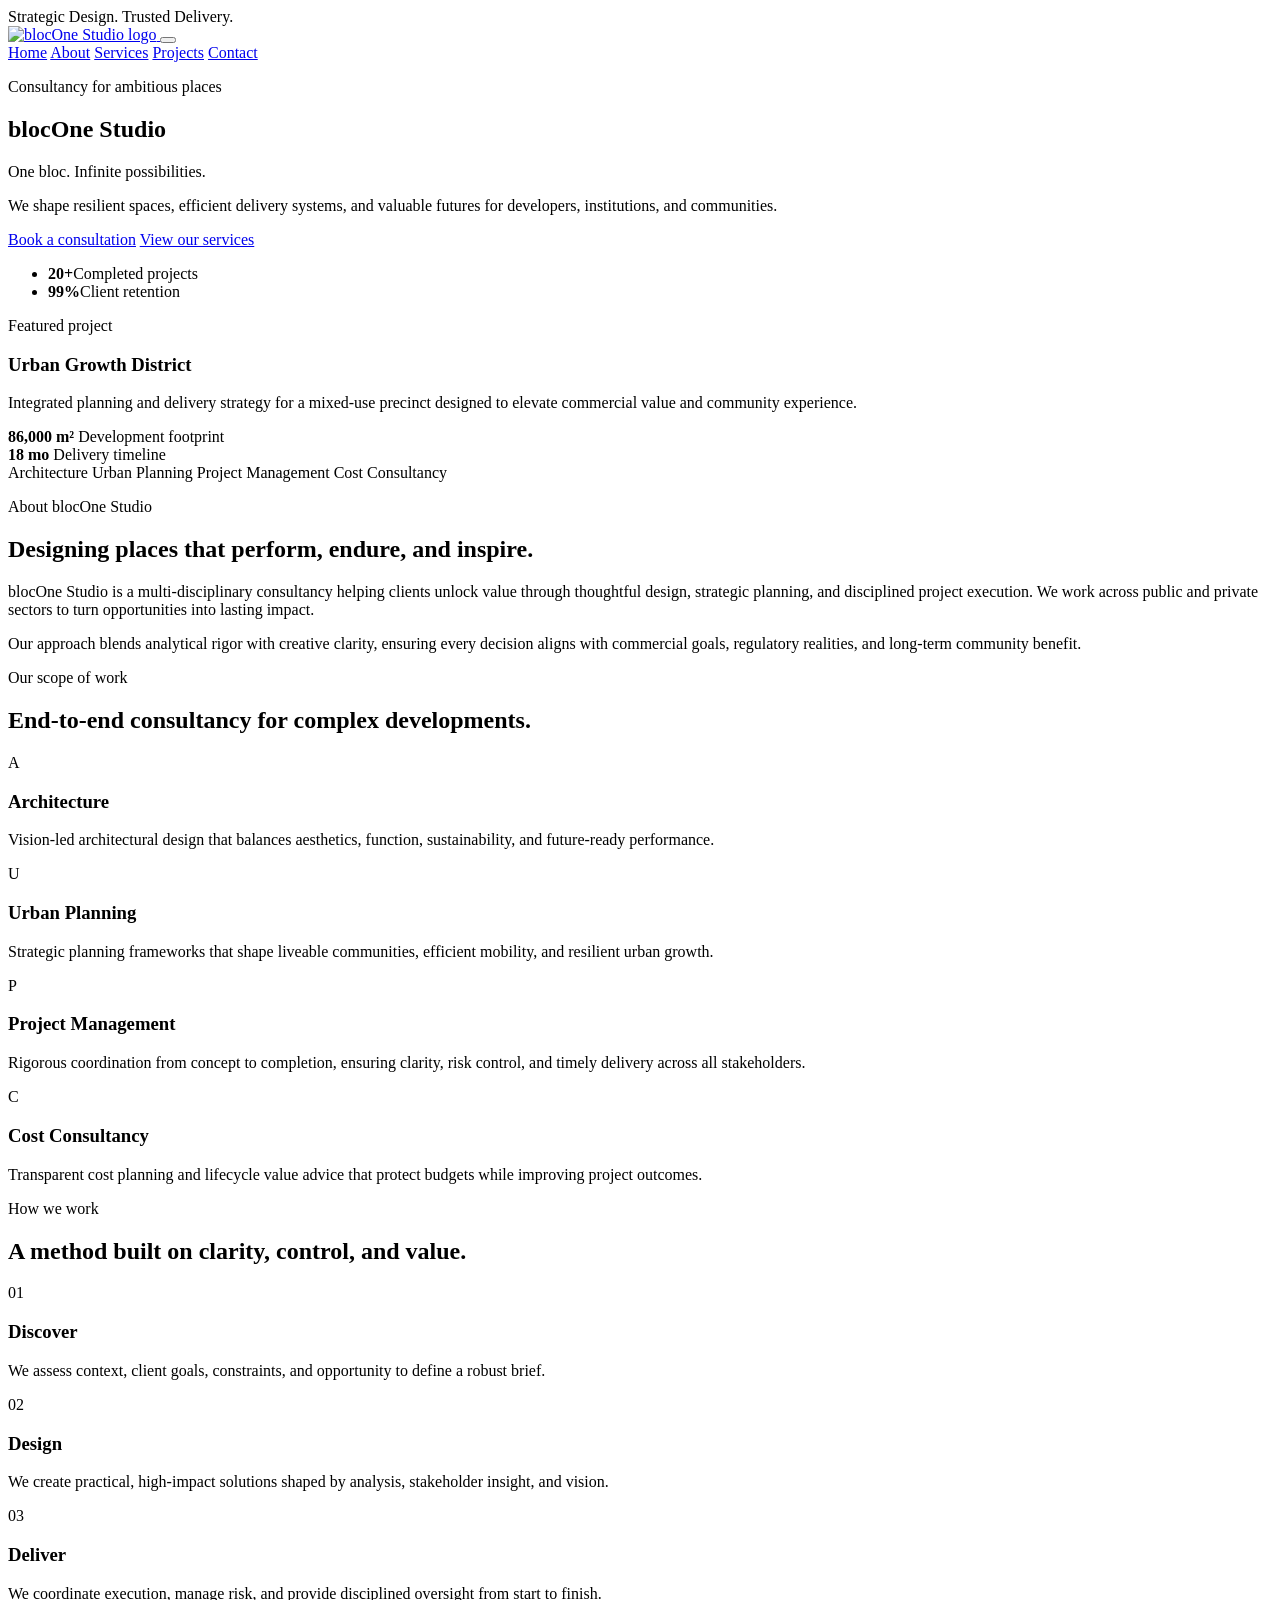
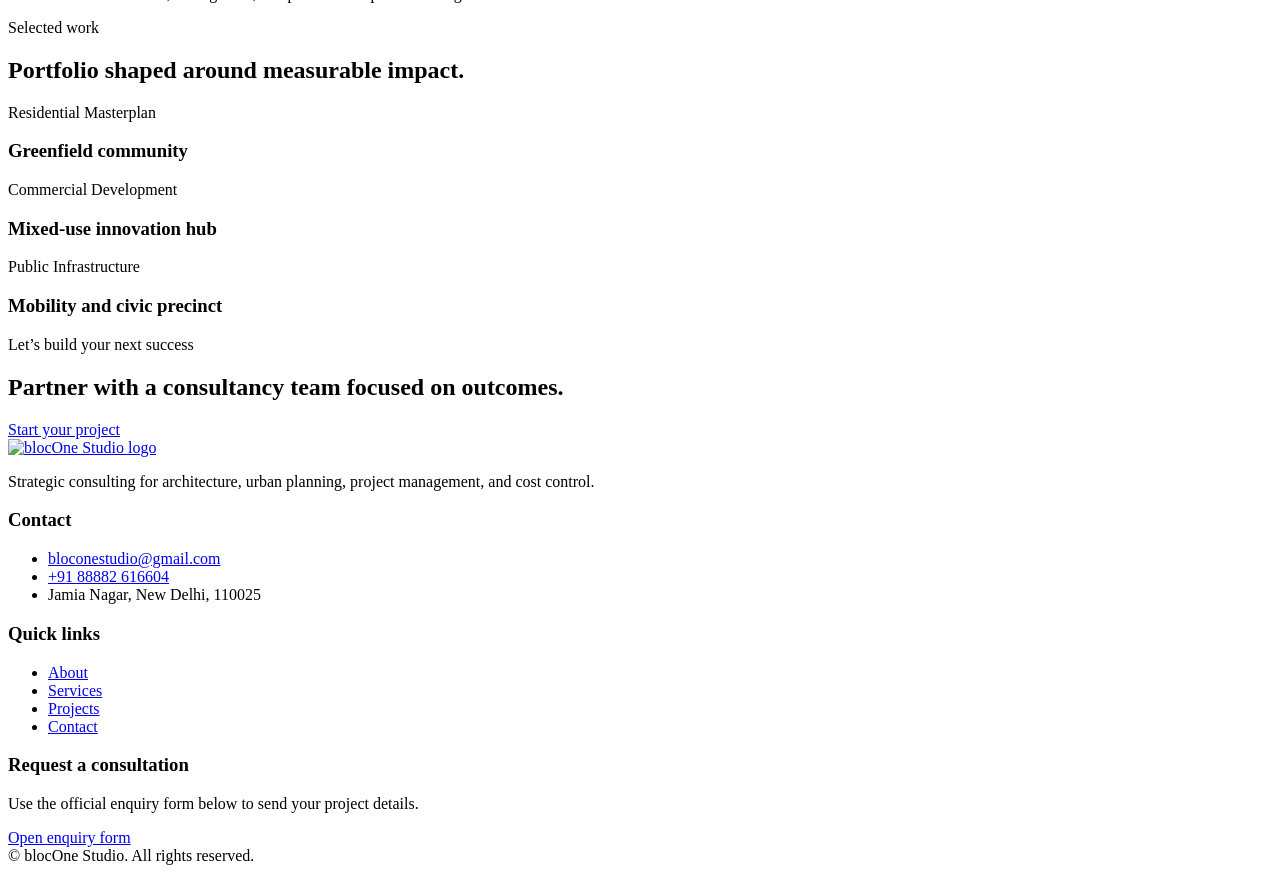
==== index.html @ 7e76475f "Add files via upload" ====
<!DOCTYPE html>
<html lang="en">
  <head>
    <meta charset="UTF-8" />
    <meta http-equiv="X-UA-Compatible" content="IE=edge" />
    <meta name="viewport" content="width=device-width, initial-scale=1.0" />
    <meta
      name="description"
      content="blocOne Studio is a consultancy firm delivering architecture, urban planning, project management, and cost consultancy services for impactful developments."
    />
    <meta
      name="keywords"
      content="blocOne Studio, architecture, urban planning, project management, cost consultancy, consultancy firm"
    />
    <meta name="referrer" content="strict-origin-when-cross-origin" />
    <meta
      http-equiv="Content-Security-Policy"
      content="default-src 'self'; img-src 'self' data:; style-src 'self' 'unsafe-inline'; script-src 'self'; font-src 'self' data:; connect-src 'self' https://formsubmit.co; object-src 'none'; base-uri 'self'; frame-ancestors 'none'; form-action 'self' https://formsubmit.co;"
    />
    <title>blocOne Studio | Architecture • Urban Planning • Project Management</title>
    <link rel="icon" href="logo_blocOne.png" type="image/png" />
    <link rel="stylesheet" href="styles.css" />
  </head>
  <body>
    <div class="topbar">
      <span>Strategic Design. Trusted Delivery.</span>
    </div>

    <header class="site-header">
      <nav class="container nav" aria-label="Main navigation">
        <a href="#home" class="brand" aria-label="blocOne Studio home">
          <img src="logo_blocOne.png" alt="blocOne Studio logo" />
        </a>

        <button class="nav-toggle" aria-label="Toggle menu" aria-expanded="false">
          <span></span>
          <span></span>
          <span></span>
        </button>

        <div class="nav-links">
          <a href="index.html" class="active">Home</a>
          <a href="about.html">About</a>
          <a href="services.html">Services</a>
          <a href="projects.html">Projects</a>
          <a href="contact.html">Contact</a>
        </div>
      </nav>
    </header>

    <main id="home">
      <section class="hero">
        <div class="container hero-grid">
          <div class="hero-copy">
            <p class="eyebrow">Consultancy for ambitious places</p>
            <h1>
              <span class="brand-word">blocOne</span>
              <span class="studio-word">Studio</span>
            </h1>
            <p class="tagline">One bloc. Infinite possibilities.</p>
            <p class="lead">
              We shape resilient spaces, efficient delivery systems, and valuable futures for developers,
              institutions, and communities.
            </p>
            <div class="hero-actions">
              <a class="btn btn-primary" href="#contact">Book a consultation</a>
              <a class="btn btn-secondary" href="#services">View our services</a>
            </div>
            <ul class="hero-metrics" aria-label="Key performance numbers">
              <li><strong>20+</strong><span>Completed projects</span></li>
              <li><strong>99%</strong><span>Client retention</span></li>
            </ul>
          </div>

          <div class="hero-panel" aria-label="Project overview panel">
            <div class="panel-card">
              <span class="panel-label">Featured project</span>
              <h3>Urban Growth District</h3>
              <p>
                Integrated planning and delivery strategy for a mixed-use precinct designed to elevate
                commercial value and community experience.
              </p>
              <div class="panel-stats">
                <div>
                  <strong>86,000 m²</strong>
                  <span>Development footprint</span>
                </div>
                <div>
                  <strong>18 mo</strong>
                  <span>Delivery timeline</span>
                </div>
              </div>
            </div>
          </div>
        </div>
      </section>

      <section class="trust-strip">
        <div class="container trust-grid">
          <span>Architecture</span>
          <span>Urban Planning</span>
          <span>Project Management</span>
          <span>Cost Consultancy</span>
        </div>
      </section>

      <section id="about" class="section about-section">
        <div class="container two-column">
          <div>
            <p class="section-tag">About blocOne Studio</p>
            <h2>Designing places that perform, endure, and inspire.</h2>
          </div>
          <div>
            <p>
              blocOne Studio is a multi-disciplinary consultancy helping clients unlock value through
              thoughtful design, strategic planning, and disciplined project execution. We work across
              public and private sectors to turn opportunities into lasting impact.
            </p>
            <p>
              Our approach blends analytical rigor with creative clarity, ensuring every decision aligns
              with commercial goals, regulatory realities, and long-term community benefit.
            </p>
          </div>
        </div>
      </section>

      <section id="services" class="section services-section">
        <div class="container">
          <div class="section-heading">
            <p class="section-tag">Our scope of work</p>
            <h2>End-to-end consultancy for complex developments.</h2>
          </div>

          <div class="services-grid">
            <article class="service-card">
              <div class="icon">A</div>
              <h3>Architecture</h3>
              <p>
                Vision-led architectural design that balances aesthetics, function, sustainability, and
                future-ready performance.
              </p>
            </article>

            <article class="service-card">
              <div class="icon">U</div>
              <h3>Urban Planning</h3>
              <p>
                Strategic planning frameworks that shape liveable communities, efficient mobility, and
                resilient urban growth.
              </p>
            </article>

            <article class="service-card">
              <div class="icon">P</div>
              <h3>Project Management</h3>
              <p>
                Rigorous coordination from concept to completion, ensuring clarity, risk control, and
                timely delivery across all stakeholders.
              </p>
            </article>

            <article class="service-card">
              <div class="icon">C</div>
              <h3>Cost Consultancy</h3>
              <p>
                Transparent cost planning and lifecycle value advice that protect budgets while improving
                project outcomes.
              </p>
            </article>
          </div>
        </div>
      </section>

      <section id="approach" class="section approach-section">
        <div class="container">
          <div class="section-heading">
            <p class="section-tag">How we work</p>
            <h2>A method built on clarity, control, and value.</h2>
          </div>

          <div class="process-grid">
            <div class="process-item">
              <span>01</span>
              <h3>Discover</h3>
              <p>We assess context, client goals, constraints, and opportunity to define a robust brief.</p>
            </div>
            <div class="process-item">
              <span>02</span>
              <h3>Design</h3>
              <p>We create practical, high-impact solutions shaped by analysis, stakeholder insight, and vision.</p>
            </div>
            <div class="process-item">
              <span>03</span>
              <h3>Deliver</h3>
              <p>We coordinate execution, manage risk, and provide disciplined oversight from start to finish.</p>
            </div>
          </div>
        </div>
      </section>

      <section id="projects" class="section projects-section">
        <div class="container">
          <div class="section-heading">
            <p class="section-tag">Selected work</p>
            <h2>Portfolio shaped around measurable impact.</h2>
          </div>

          <div class="project-grid">
            <article class="project-card project-one">
              <div class="project-overlay">
                <p>Residential Masterplan</p>
                <h3>Greenfield community</h3>
              </div>
            </article>
            <article class="project-card project-two">
              <div class="project-overlay">
                <p>Commercial Development</p>
                <h3>Mixed-use innovation hub</h3>
              </div>
            </article>
            <article class="project-card project-three">
              <div class="project-overlay">
                <p>Public Infrastructure</p>
                <h3>Mobility and civic precinct</h3>
              </div>
            </article>
          </div>
        </div>
      </section>

      <section class="section cta-section">
        <div class="container cta-box">
          <div>
            <p class="section-tag">Let’s build your next success</p>
            <h2>Partner with a consultancy team focused on outcomes.</h2>
          </div>
          <a class="btn btn-primary" href="#contact">Start your project</a>
        </div>
      </section>
    </main>

    <footer id="contact" class="site-footer">
      <div class="container footer-grid">
        <div>
          <a href="#home" class="brand footer-brand" aria-label="blocOne Studio">
            <img src="logo_blocOne.png" alt="blocOne Studio logo" />
          </a>
          <p>
            Strategic consulting for architecture, urban planning, project management, and cost control.
          </p>
        </div>

        <div>
          <h3>Contact</h3>
          <ul>
            <li><a href="mailto:bloconestudio@gmail.com">bloconestudio@gmail.com</a></li>
            <li><a href="tel:+918882616604">+91 88882 616604</a></li>
            <li>Jamia Nagar, New Delhi, 110025</li>
          </ul>
        </div>

        <div>
          <h3>Quick links</h3>
          <ul>
            <li><a href="about.html">About</a></li>
            <li><a href="services.html">Services</a></li>
            <li><a href="projects.html">Projects</a></li>
            <li><a href="contact.html">Contact</a></li>
          </ul>
        </div>

        <div>
          <h3>Request a consultation</h3>
          <div class="google-form-panel">
            <p>
              Use the official enquiry form below to send your project details.
            </p>
            <a
              class="btn btn-primary btn-block"
              href="https://forms.gle/AmDiEcwvC5SNTSNs7"
              target="_blank"
              rel="noopener noreferrer"
            >
              Open enquiry form
            </a>
          </div>
        </div>
      </div>

      <div class="container footer-bottom">
        <span>© <span id="year"></span> blocOne Studio. All rights reserved.</span>
      </div>
    </footer>

    <script src="script.js"></script>
  </body>
</html>
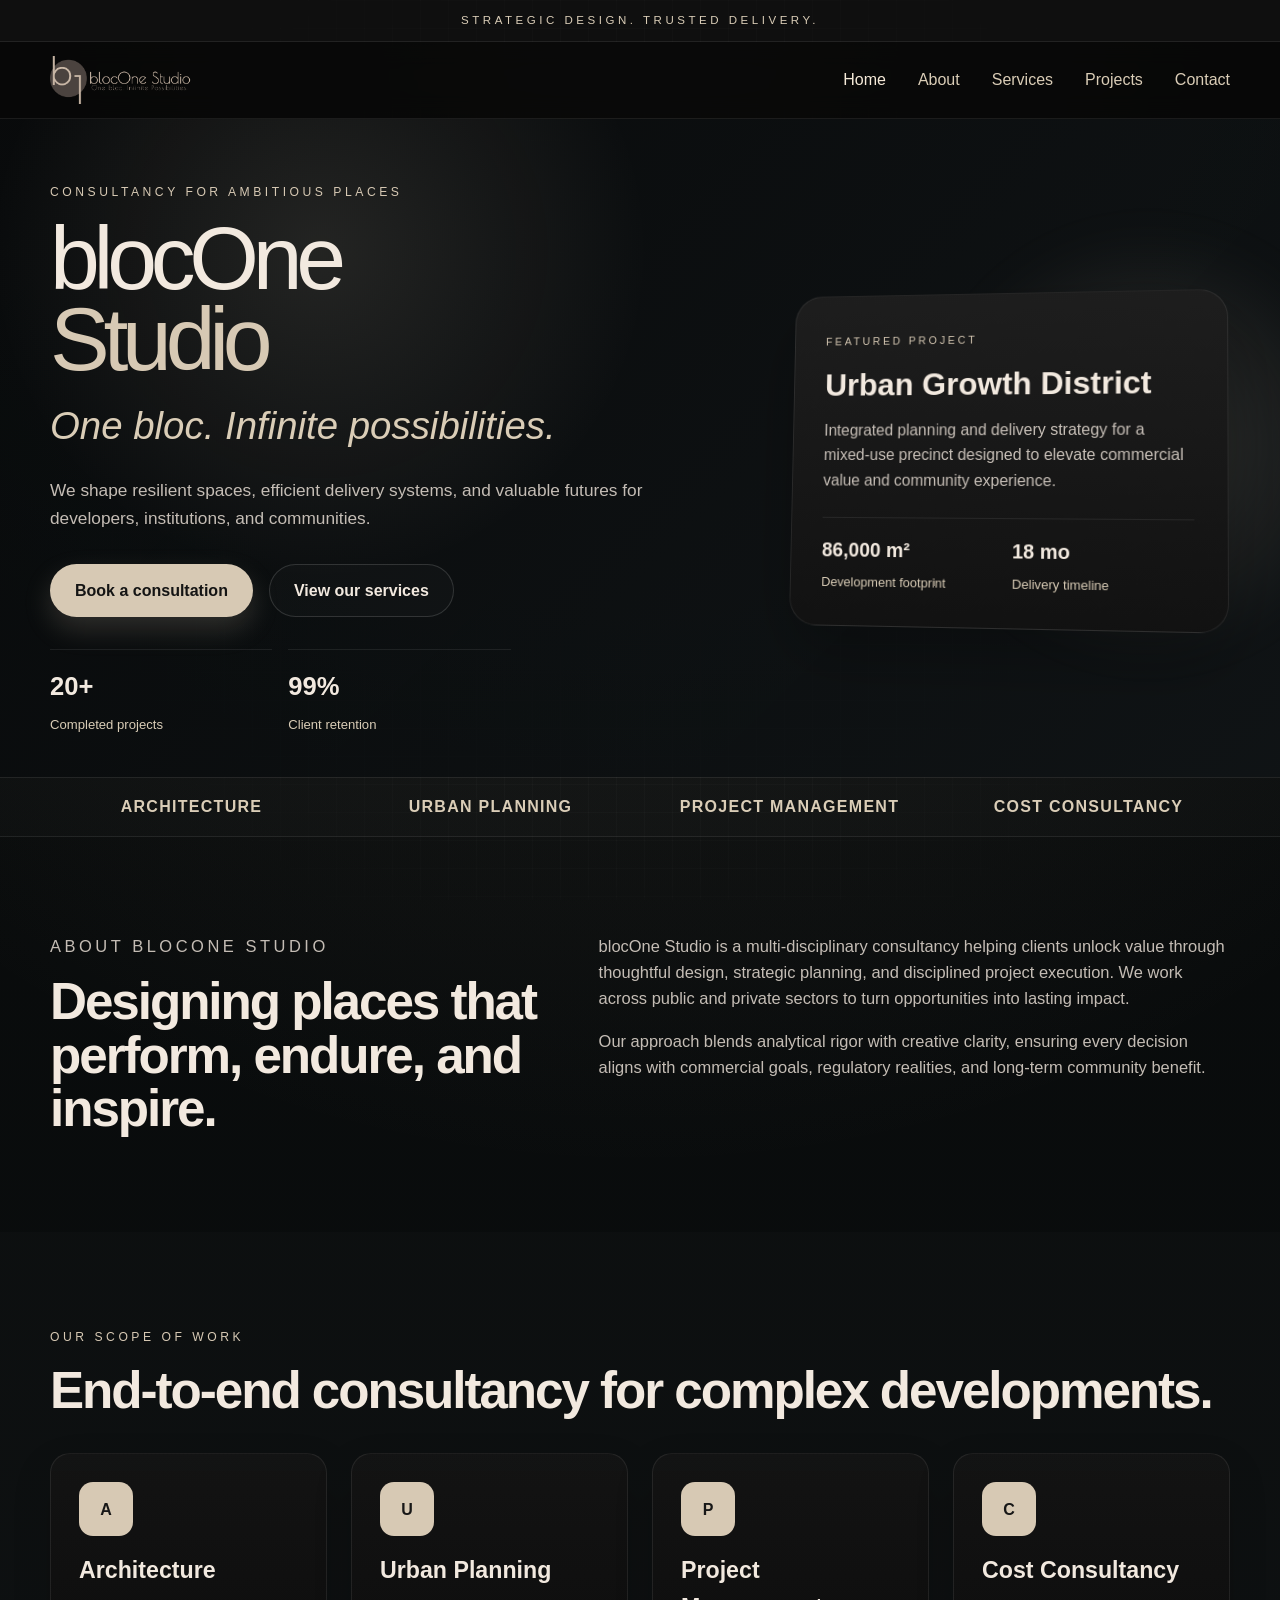
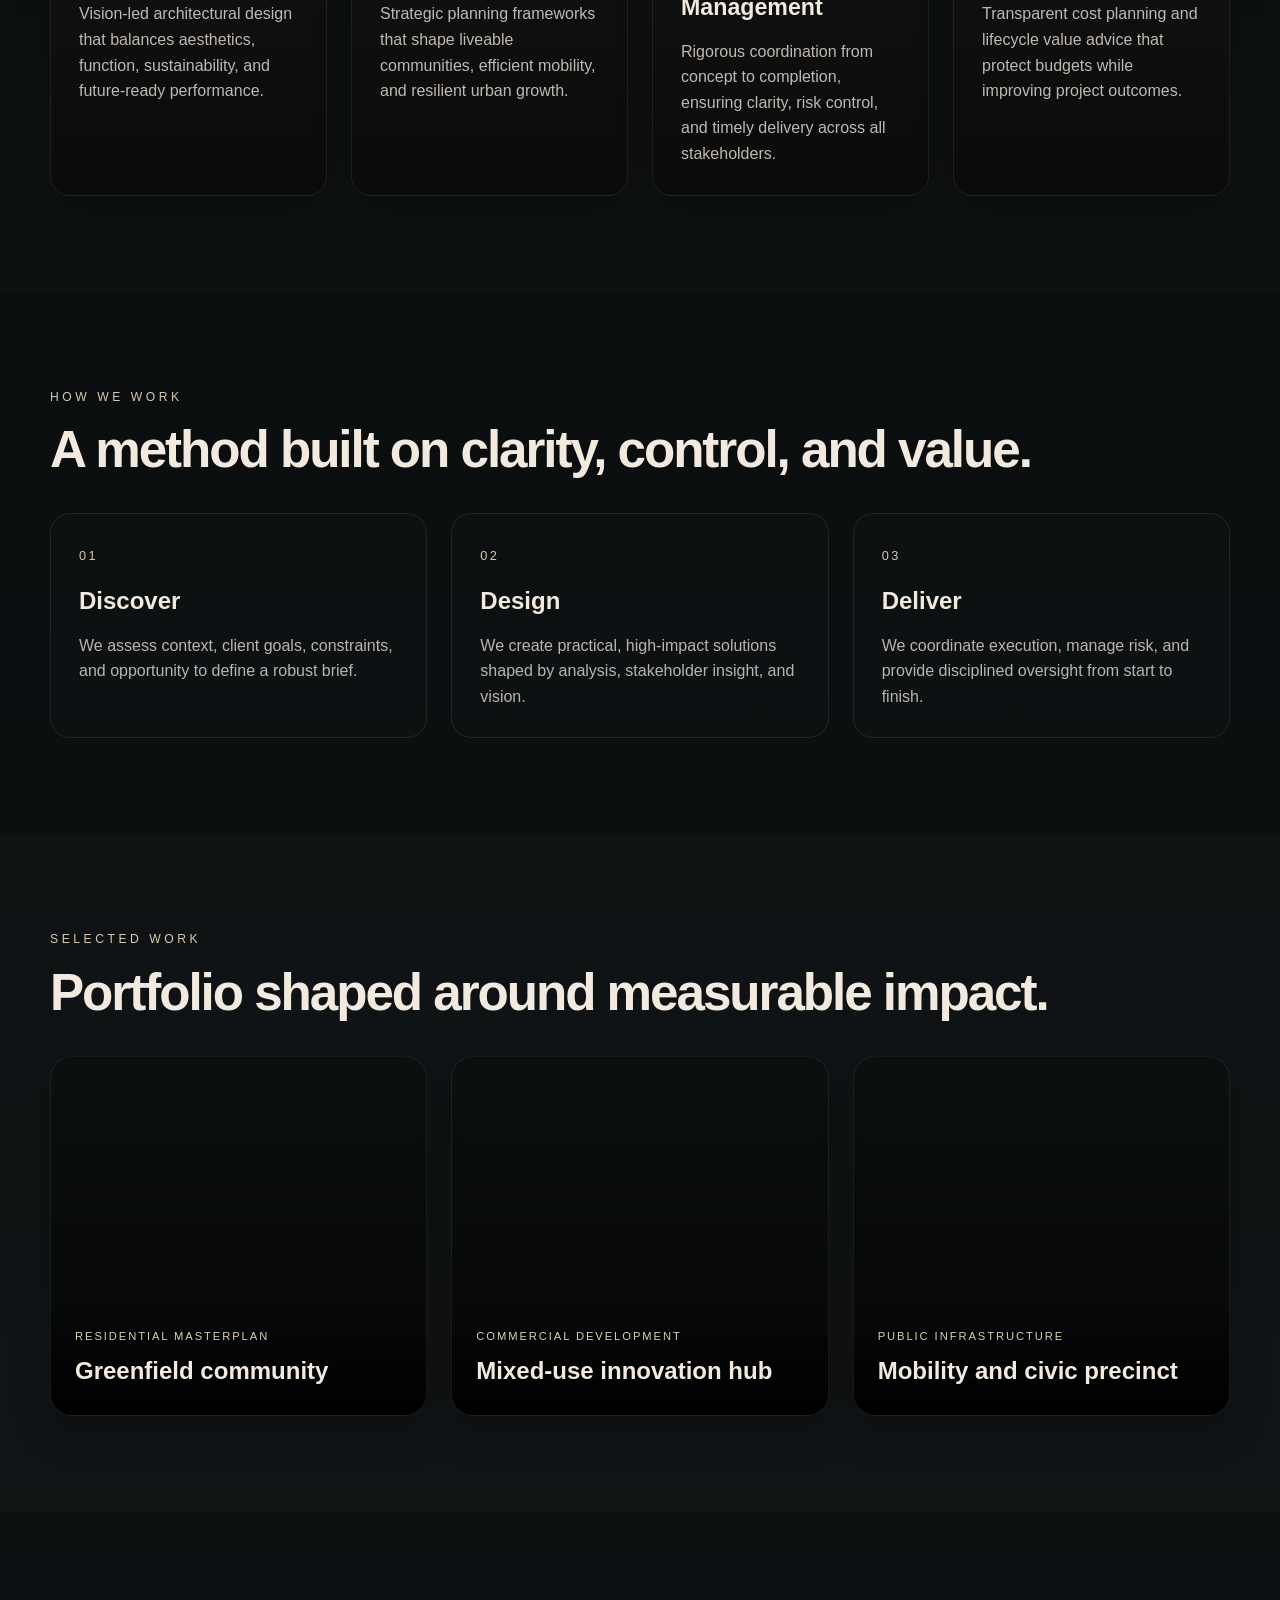
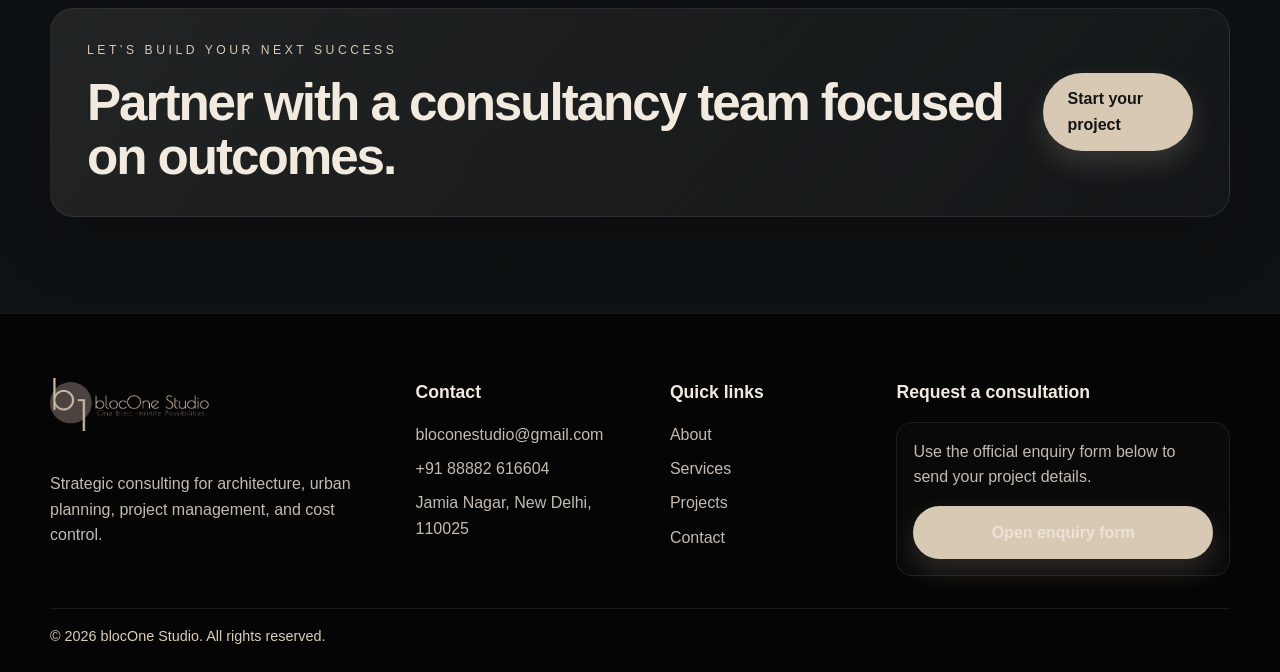
==== commit a4b6b38c: "Add files via upload" ====
--- a/index.html
+++ b/index.html
@@ -15,7 +15,7 @@
     <meta name="referrer" content="strict-origin-when-cross-origin" />
     <meta
       http-equiv="Content-Security-Policy"
-      content="default-src 'self'; img-src 'self' data:; style-src 'self' 'unsafe-inline'; script-src 'self'; font-src 'self' data:; connect-src 'self' https://formsubmit.co; object-src 'none'; base-uri 'self'; frame-ancestors 'none'; form-action 'self' https://formsubmit.co;"
+      content="default-src 'self'; img-src 'self' data: https://images.unsplash.com; style-src 'self' 'unsafe-inline'; script-src 'self'; font-src 'self' data:; connect-src 'self' https://formsubmit.co; object-src 'none'; base-uri 'self'; frame-ancestors 'none'; form-action 'self' https://formsubmit.co;"
     />
     <title>blocOne Studio | Architecture • Urban Planning • Project Management</title>
     <link rel="icon" href="logo_blocOne.png" type="image/png" />
--- a/styles.css
+++ b/styles.css
@@ -0,0 +1,890 @@
+:root {
+  --bg: #050505;
+  --bg-soft: #111111;
+  --panel: #1a1a1a;
+  --panel-alt: #d7c9b4;
+  --text: #f2e9df;
+  --muted: #dacdb7;
+  --accent: #d7c9b4;
+  --accent-strong: #f5ead8;
+  --line: rgba(255, 255, 255, 0.08);
+  --shadow: rgba(0, 0, 0, 0.28);
+  --success: #b8d8b1;
+  --danger: #f0b3a8;
+  --max-width: 1180px;
+}
+
+* {
+  box-sizing: border-box;
+}
+
+html {
+  scroll-behavior: smooth;
+}
+
+body {
+  margin: 0;
+  font-family: "Segoe UI", Tahoma, Geneva, Verdana, sans-serif;
+  background:
+    radial-gradient(circle at top, rgba(215, 201, 180, 0.12), transparent 30%),
+    linear-gradient(180deg, #070909 0%, #0f1315 100%);
+  color: var(--text);
+  line-height: 1.6;
+  overflow-x: hidden;
+}
+
+body::before {
+  content: "";
+  position: fixed;
+  inset: 0;
+  background-image:
+    linear-gradient(rgba(255,255,255,0.03) 1px, transparent 1px),
+    linear-gradient(90deg, rgba(255,255,255,0.03) 1px, transparent 1px);
+  background-size: 28px 28px;
+  mask-image: radial-gradient(circle at center, black 25%, transparent 80%);
+  pointer-events: none;
+  z-index: 0;
+}
+
+a {
+  color: inherit;
+  text-decoration: none;
+}
+
+img {
+  max-width: 100%;
+  display: block;
+}
+
+button,
+input,
+textarea {
+  font: inherit;
+}
+
+.container {
+  width: min(var(--max-width), calc(100% - 2rem));
+  margin: 0 auto;
+}
+
+.topbar {
+  background: #0f0f0f;
+  border-bottom: 1px solid var(--line);
+  color: var(--muted);
+  font-size: 0.72rem;
+  letter-spacing: 0.22rem;
+  text-transform: uppercase;
+  padding: 0.7rem 0;
+  text-align: center;
+}
+
+.site-header {
+  position: sticky;
+  top: 0;
+  z-index: 20;
+  background: rgba(5, 5, 5, 0.82);
+  backdrop-filter: blur(12px);
+  border-bottom: 1px solid var(--line);
+}
+
+.nav {
+  display: flex;
+  align-items: center;
+  justify-content: space-between;
+  min-height: 76px;
+  gap: 1rem;
+}
+
+.brand {
+  display: inline-flex;
+  align-items: center;
+  justify-content: center;
+}
+
+.brand img {
+  width: 150px;
+  height: auto;
+}
+
+.nav-links {
+  display: flex;
+  align-items: center;
+  gap: 2rem;
+  color: var(--muted);
+}
+
+.nav-links a {
+  position: relative;
+  transition: color 0.25s ease;
+}
+
+.nav-links a::after {
+  content: "";
+  position: absolute;
+  left: 0;
+  bottom: -0.4rem;
+  width: 100%;
+  height: 1px;
+  background: var(--accent);
+  transform: scaleX(0);
+  transform-origin: left;
+  transition: transform 0.25s ease;
+}
+
+.nav-links a:hover::after,
+.nav-links a:focus-visible::after {
+  transform: scaleX(1);
+}
+
+.nav-links a:hover,
+.nav-links a:focus-visible {
+  color: var(--accent-strong);
+}
+
+.nav-toggle {
+  display: none;
+  background: transparent;
+  border: 1px solid var(--line);
+  border-radius: 8px;
+  width: 46px;
+  height: 46px;
+  padding: 0.65rem;
+  cursor: pointer;
+}
+
+.nav-toggle span {
+  display: block;
+  width: 100%;
+  height: 2px;
+  background: var(--text);
+  margin: 5px 0;
+  border-radius: 999px;
+}
+
+.hero {
+  position: relative;
+  overflow: hidden;
+  padding: 4rem 0 2.5rem;
+  background:
+    radial-gradient(circle at 25% 20%, rgba(215, 201, 180, 0.12), transparent 30%),
+    linear-gradient(135deg, rgba(8,10,11,0.94), rgba(16,20,22,0.96));
+}
+
+.hero::after {
+  content: "";
+  position: absolute;
+  width: 520px;
+  height: 520px;
+  right: -10%;
+  top: 10%;
+  border-radius: 50%;
+  background: radial-gradient(circle, rgba(215, 201, 180, 0.18), transparent 60%);
+  filter: blur(22px);
+  animation: pulseGlow 9s ease-in-out infinite alternate;
+}
+
+.hero-grid {
+  display: grid;
+  grid-template-columns: 1.4fr 0.9fr;
+  align-items: center;
+  gap: 2rem;
+}
+
+.eyebrow,
+.section-tag {
+  margin: 0 0 1rem;
+  color: var(--accent);
+  font-size: 0.76rem;
+  letter-spacing: 0.22rem;
+  text-transform: uppercase;
+}
+
+.hero h1 {
+  margin: 0;
+  font-size: clamp(3.5rem, 7vw, 8rem);
+  line-height: 0.9;
+  font-weight: 300;
+  letter-spacing: -0.07em;
+}
+
+.brand-word,
+.studio-word {
+  display: block;
+}
+
+.studio-word {
+  color: var(--accent);
+}
+
+.tagline {
+  margin: 1rem 0 0;
+  font-size: clamp(1.8rem, 3vw, 3rem);
+  font-weight: 300;
+  color: var(--muted);
+  font-style: italic;
+}
+
+.lead {
+  max-width: 620px;
+  color: rgba(242, 233, 223, 0.8);
+  font-size: 1.08rem;
+  margin: 1.25rem 0 0;
+}
+
+.hero-actions {
+  display: flex;
+  flex-wrap: wrap;
+  gap: 1rem;
+  margin-top: 2rem;
+}
+
+.hero-copy,
+.hero-panel,
+.service-card,
+.process-item,
+.project-card,
+.cta-box,
+.contact-card,
+.info-card {
+  position: relative;
+  z-index: 1;
+}
+
+.btn {
+  display: inline-flex;
+  align-items: center;
+  justify-content: center;
+  min-height: 48px;
+  padding: 0.8rem 1.5rem;
+  border-radius: 999px;
+  border: 1px solid transparent;
+  font-weight: 600;
+  transition: transform 0.2s ease, box-shadow 0.2s ease;
+}
+
+.btn:hover,
+.btn:focus-visible {
+  transform: translateY(-1px) scale(1.01);
+  box-shadow: 0 18px 35px rgba(215, 201, 180, 0.18);
+}
+
+.btn-primary {
+  background: var(--accent);
+  color: #141414;
+  box-shadow: 0 12px 28px rgba(215, 201, 180, 0.18);
+}
+
+.btn-secondary {
+  border-color: rgba(255, 255, 255, 0.14);
+  background: rgba(255, 255, 255, 0.02);
+  color: var(--text);
+}
+
+.btn-block {
+  width: 100%;
+}
+
+.hero-metrics {
+  list-style: none;
+  padding: 0;
+  margin: 2rem 0 0;
+  display: grid;
+  grid-template-columns: repeat(3, minmax(120px, 1fr));
+  gap: 1rem;
+}
+
+.hero-metrics li {
+  padding-top: 1rem;
+  border-top: 1px solid var(--line);
+}
+
+.hero-metrics strong {
+  display: block;
+  font-size: clamp(1.3rem, 2vw, 2rem);
+  margin-bottom: 0.25rem;
+}
+
+.hero-metrics span {
+  color: var(--muted);
+  font-size: 0.82rem;
+}
+
+.hero-panel {
+  display: flex;
+  justify-content: center;
+}
+
+.panel-card {
+  width: min(100%, 440px);
+  background: linear-gradient(180deg, rgba(29,29,29,0.98), rgba(17,17,17,0.98));
+  border: 1px solid var(--line);
+  border-radius: 28px;
+  padding: 2rem;
+  box-shadow: 0 28px 70px var(--shadow);
+  transform: perspective(1200px) rotateY(-8deg) rotateX(4deg);
+  animation: floatCard 7s ease-in-out infinite;
+}
+
+.panel-label {
+  text-transform: uppercase;
+  letter-spacing: 0.18rem;
+  color: var(--accent);
+  font-size: 0.68rem;
+}
+
+.panel-card h3 {
+  margin: 0.5rem 0;
+  font-size: 2rem;
+}
+
+.panel-card p {
+  margin: 0;
+  color: rgba(242, 233, 223, 0.8);
+}
+
+.panel-stats {
+  margin-top: 1.5rem;
+  display: grid;
+  grid-template-columns: repeat(2, minmax(0, 1fr));
+  gap: 1rem;
+  padding-top: 1rem;
+  border-top: 1px solid var(--line);
+}
+
+.panel-stats strong {
+  display: block;
+  margin-bottom: 0.2rem;
+  font-size: 1.25rem;
+}
+
+.panel-stats span {
+  color: var(--muted);
+  font-size: 0.82rem;
+}
+
+.trust-strip {
+  border-top: 1px solid var(--line);
+  border-bottom: 1px solid var(--line);
+  background: rgba(255, 255, 255, 0.01);
+}
+
+.trust-grid {
+  display: grid;
+  grid-template-columns: repeat(4, minmax(0, 1fr));
+  gap: 1rem;
+  text-align: center;
+  padding: 1rem 0;
+  color: var(--muted);
+  font-weight: 600;
+  letter-spacing: 0.08rem;
+  text-transform: uppercase;
+}
+
+.section {
+  padding: 6rem 0;
+}
+
+.two-column {
+  display: grid;
+  grid-template-columns: 0.9fr 1.1fr;
+  gap: 2rem;
+  align-items: start;
+}
+
+.about-section h2,
+.section-heading h2,
+.cta-box h2 {
+  margin: 0;
+  font-size: clamp(2.3rem, 4vw, 4rem);
+  line-height: 1.05;
+  letter-spacing: -0.04em;
+}
+
+.two-column p {
+  margin: 0 0 1rem;
+  color: rgba(242, 233, 223, 0.8);
+  font-size: 1.03rem;
+}
+
+.services-section {
+  background: rgba(255, 255, 255, 0.01);
+}
+
+.section-heading {
+  margin-bottom: 2.25rem;
+}
+
+.services-grid {
+  display: grid;
+  grid-template-columns: repeat(4, minmax(0, 1fr));
+  gap: 1.5rem;
+}
+
+.service-card {
+  background: linear-gradient(180deg, rgba(20,20,20,0.94), rgba(11,11,11,0.98));
+  border: 1px solid var(--line);
+  border-radius: 20px;
+  padding: 1.75rem;
+  box-shadow: 0 16px 38px rgba(0,0,0,0.15);
+}
+
+.service-card .icon {
+  width: 54px;
+  height: 54px;
+  border-radius: 14px;
+  display: grid;
+  place-items: center;
+  font-weight: 700;
+  color: #171717;
+  background: var(--accent);
+  margin-bottom: 1rem;
+}
+
+.service-card h3 {
+  margin: 0 0 0.75rem;
+  font-size: 1.45rem;
+}
+
+.service-card p {
+  margin: 0;
+  color: rgba(242, 233, 223, 0.78);
+}
+
+.process-grid {
+  display: grid;
+  grid-template-columns: repeat(3, minmax(0, 1fr));
+  gap: 1.5rem;
+}
+
+.process-item {
+  background: rgba(255, 255, 255, 0.01);
+  border: 1px solid var(--line);
+  border-radius: 20px;
+  padding: 1.75rem;
+}
+
+.process-item span {
+  display: inline-block;
+  font-size: 0.8rem;
+  color: var(--accent);
+  letter-spacing: 0.15rem;
+  margin-bottom: 1rem;
+}
+
+.process-item h3 {
+  margin: 0 0 0.75rem;
+  font-size: 1.5rem;
+}
+
+.process-item p {
+  margin: 0;
+  color: rgba(242, 233, 223, 0.76);
+}
+
+.projects-section {
+  background: rgba(255, 255, 255, 0.01);
+}
+
+.project-grid {
+  display: grid;
+  grid-template-columns: repeat(3, minmax(0, 1fr));
+  gap: 1.5rem;
+}
+
+.project-card {
+  position: relative;
+  min-height: 360px;
+  border-radius: 22px;
+  overflow: hidden;
+  border: 1px solid var(--line);
+  background-size: cover;
+  background-position: center;
+  transition: transform 0.35s ease, box-shadow 0.35s ease, filter 0.35s ease;
+  box-shadow: 0 18px 38px rgba(0,0,0,0.22);
+}
+
+.project-card:hover {
+  filter: saturate(1.08);
+}
+
+.project-one {
+  background-image: linear-gradient(180deg, rgba(0,0,0,0.2), rgba(0,0,0,0.7)), url('https://images.unsplash.com/photo-1504307651254-35680f356dfd?auto=format&fit=crop&w=900&q=80');
+}
+
+.project-two {
+  background-image: linear-gradient(180deg, rgba(0,0,0,0.2), rgba(0,0,0,0.7)), url('https://images.unsplash.com/photo-1497366754035-f200968a6e72?auto=format&fit=crop&w=900&q=80');
+}
+
+.project-three {
+  background-image: linear-gradient(180deg, rgba(0,0,0,0.2), rgba(0,0,0,0.7)), url('https://images.unsplash.com/photo-1511818966892-d7d671e672a2?auto=format&fit=crop&w=900&q=80');
+}
+
+.project-overlay {
+  position: absolute;
+  inset: auto 0 0 0;
+  padding: 1.5rem;
+  background: linear-gradient(180deg, transparent, rgba(0,0,0,0.82));
+}
+
+.project-overlay p {
+  margin: 0 0 0.4rem;
+  color: var(--muted);
+  text-transform: uppercase;
+  letter-spacing: 0.12rem;
+  font-size: 0.7rem;
+}
+
+.project-overlay h3 {
+  margin: 0;
+  font-size: 1.5rem;
+}
+
+.cta-box {
+  display: flex;
+  align-items: center;
+  justify-content: space-between;
+  gap: 1.5rem;
+  padding: 2rem 2.25rem;
+  border: 1px solid var(--line);
+  border-radius: 24px;
+  background: linear-gradient(135deg, rgba(215, 201, 180, 0.1), rgba(255,255,255,0.02));
+  box-shadow: 0 28px 60px rgba(0,0,0,0.18);
+}
+
+.site-footer {
+  border-top: 1px solid var(--line);
+  background: rgba(5, 5, 5, 0.95);
+  padding: 4rem 0 1.5rem;
+}
+
+.footer-grid {
+  display: grid;
+  grid-template-columns: 1.2fr 0.8fr 0.7fr 1.2fr;
+  gap: 2rem;
+}
+
+.footer-brand {
+  display: inline-block;
+  margin-bottom: 1rem;
+}
+
+.footer-brand img {
+  width: 170px;
+}
+
+.site-footer p,
+.site-footer li,
+.site-footer a {
+  color: rgba(242, 233, 223, 0.8);
+}
+
+.site-footer h3 {
+  margin: 0 0 1rem;
+  font-size: 1.1rem;
+}
+
+.site-footer ul {
+  list-style: none;
+  padding: 0;
+  margin: 0;
+  display: grid;
+  gap: 0.55rem;
+}
+
+#contact-form {
+  display: grid;
+  gap: 0.75rem;
+}
+
+#contact-form input,
+#contact-form textarea {
+  width: 100%;
+  border-radius: 12px;
+  border: 1px solid rgba(255, 255, 255, 0.12);
+  background: rgba(255,255,255,0.02);
+  color: var(--text);
+  padding: 0.9rem 1rem;
+}
+
+#contact-form input::placeholder,
+#contact-form textarea::placeholder {
+  color: rgba(242, 233, 223, 0.48);
+}
+
+#contact-form input:focus,
+#contact-form textarea:focus {
+  outline: 2px solid rgba(215, 201, 180, 0.4);
+  outline-offset: 1px;
+}
+
+.google-form-panel {
+  display: grid;
+  gap: 1rem;
+  padding: 1rem;
+  border: 1px solid var(--line);
+  border-radius: 16px;
+  background: rgba(255, 255, 255, 0.02);
+}
+
+.google-form-panel p {
+  margin: 0;
+  color: rgba(242, 233, 223, 0.8);
+}
+
+.nav-links a.active {
+  color: var(--accent-strong);
+}
+
+.page-hero {
+  min-height: 240px;
+  display: flex;
+  align-items: center;
+  background: linear-gradient(120deg, rgba(7,9,9,0.8), rgba(12,17,19,0.8)), url('https://images.unsplash.com/photo-1511818966892-d7d671e672a2?auto=format&fit=crop&w=1400&q=80') center/cover no-repeat;
+  padding: 4rem 0 2rem;
+}
+
+.text-link {
+  display: inline-block;
+  margin-top: 0.5rem;
+  color: var(--accent-strong);
+  font-weight: 600;
+}
+
+.reveal {
+  opacity: 0;
+  transform: translateY(24px);
+  transition: opacity 0.8s ease, transform 0.8s ease;
+}
+
+.reveal.visible {
+  opacity: 1;
+  transform: translateY(0);
+}
+
+.form-status {
+  min-height: 1.5rem;
+  margin: 0;
+  color: var(--success);
+  font-size: 0.9rem;
+}
+
+.form-status.error {
+  color: var(--danger);
+}
+
+.footer-bottom {
+  margin-top: 2rem;
+  padding-top: 1rem;
+  border-top: 1px solid var(--line);
+  color: var(--muted);
+  font-size: 0.9rem;
+}
+
+.sr-only {
+  position: absolute;
+  width: 1px;
+  height: 1px;
+  padding: 0;
+  margin: -1px;
+  overflow: hidden;
+  clip: rect(0, 0, 0, 0);
+  white-space: nowrap;
+  border: 0;
+}
+
+@media (max-width: 960px) {
+  .hero-grid,
+  .two-column,
+  .services-grid,
+  .process-grid,
+  .project-grid,
+  .footer-grid {
+    grid-template-columns: 1fr 1fr;
+  }
+
+  .hero-grid {
+    grid-template-columns: 1fr;
+  }
+
+  .footer-grid {
+    grid-template-columns: 1fr 1fr;
+  }
+
+  .services-grid {
+    grid-template-columns: repeat(2, minmax(0, 1fr));
+  }
+}
+
+@media (max-width: 720px) {
+  .container {
+    width: min(var(--max-width), calc(100% - 2.5rem));
+  }
+
+  .topbar {
+    padding: 0.55rem 0.75rem;
+    font-size: 0.62rem;
+    letter-spacing: 0.12rem;
+  }
+
+  .nav {
+    flex-wrap: wrap;
+    min-height: 68px;
+    padding: 0.65rem 0;
+  }
+
+  .brand img {
+    width: 132px;
+  }
+
+  .nav-toggle {
+    display: block;
+  }
+
+  .nav-links {
+    display: none;
+    width: 100%;
+    flex-direction: column;
+    align-items: flex-start;
+    padding: 0.5rem 0 0.1rem;
+  }
+
+  .nav-links.open {
+    display: flex;
+  }
+
+  .nav-links a {
+    min-height: 40px;
+    display: flex;
+    align-items: center;
+  }
+
+  .hero {
+    padding: 3.25rem 0 2.25rem;
+  }
+
+  .hero h1,
+  .page-hero h1 {
+    font-size: clamp(3rem, 14vw, 5rem);
+    overflow-wrap: anywhere;
+  }
+
+  .eyebrow,
+  .section-tag {
+    font-size: 0.68rem;
+    letter-spacing: 0.14rem;
+  }
+
+  .tagline {
+    font-size: clamp(1.45rem, 7vw, 2rem);
+  }
+
+  .lead {
+    font-size: 1rem;
+  }
+
+  .hero-actions {
+    display: grid;
+    grid-template-columns: 1fr;
+  }
+
+  .hero-actions .btn {
+    width: 100%;
+  }
+
+  .hero-metrics {
+    grid-template-columns: repeat(2, minmax(0, 1fr));
+  }
+
+  .panel-card {
+    padding: 1.5rem;
+    transform: none;
+    animation: none;
+  }
+
+  .panel-card h3 {
+    font-size: 1.65rem;
+  }
+
+  .trust-grid {
+    grid-template-columns: repeat(2, minmax(0, 1fr));
+    font-size: 0.74rem;
+    letter-spacing: 0.04rem;
+  }
+
+  .two-column,
+  .contact-layout {
+    grid-template-columns: minmax(0, 1fr);
+  }
+
+  .about-section h2,
+  .section-heading h2,
+  .cta-box h2 {
+    font-size: clamp(2rem, 9vw, 3rem);
+  }
+
+  .services-grid,
+  .process-grid,
+  .project-grid,
+  .values-grid,
+  .footer-grid,
+  .services-grid.extended-grid {
+    grid-template-columns: minmax(0, 1fr);
+  }
+
+  .section {
+    padding: 4rem 0;
+  }
+
+  .page-hero {
+    min-height: 200px;
+    padding: 3rem 0 1.5rem;
+  }
+
+  .project-card {
+    min-height: 280px;
+  }
+
+  .cta-box {
+    padding: 1.5rem;
+    flex-direction: column;
+    align-items: flex-start;
+  }
+
+  .contact-card,
+  .service-card,
+  .info-card,
+  .process-item {
+    padding: 1.35rem;
+  }
+
+  .footer-grid {
+    gap: 1.5rem;
+  }
+
+  .site-footer {
+    padding-top: 3rem;
+  }
+}
+
+@media (max-width: 380px) {
+  .hero-metrics,
+  .panel-stats {
+    grid-template-columns: 1fr;
+  }
+}
+
+@media (prefers-reduced-motion: reduce) {
+  *,
+  *::before,
+  *::after {
+    scroll-behavior: auto !important;
+    animation-duration: 0.01ms !important;
+    animation-iteration-count: 1 !important;
+    transition-duration: 0.01ms !important;
+  }
+
+  .reveal {
+    opacity: 1;
+    transform: none;
+  }
+}
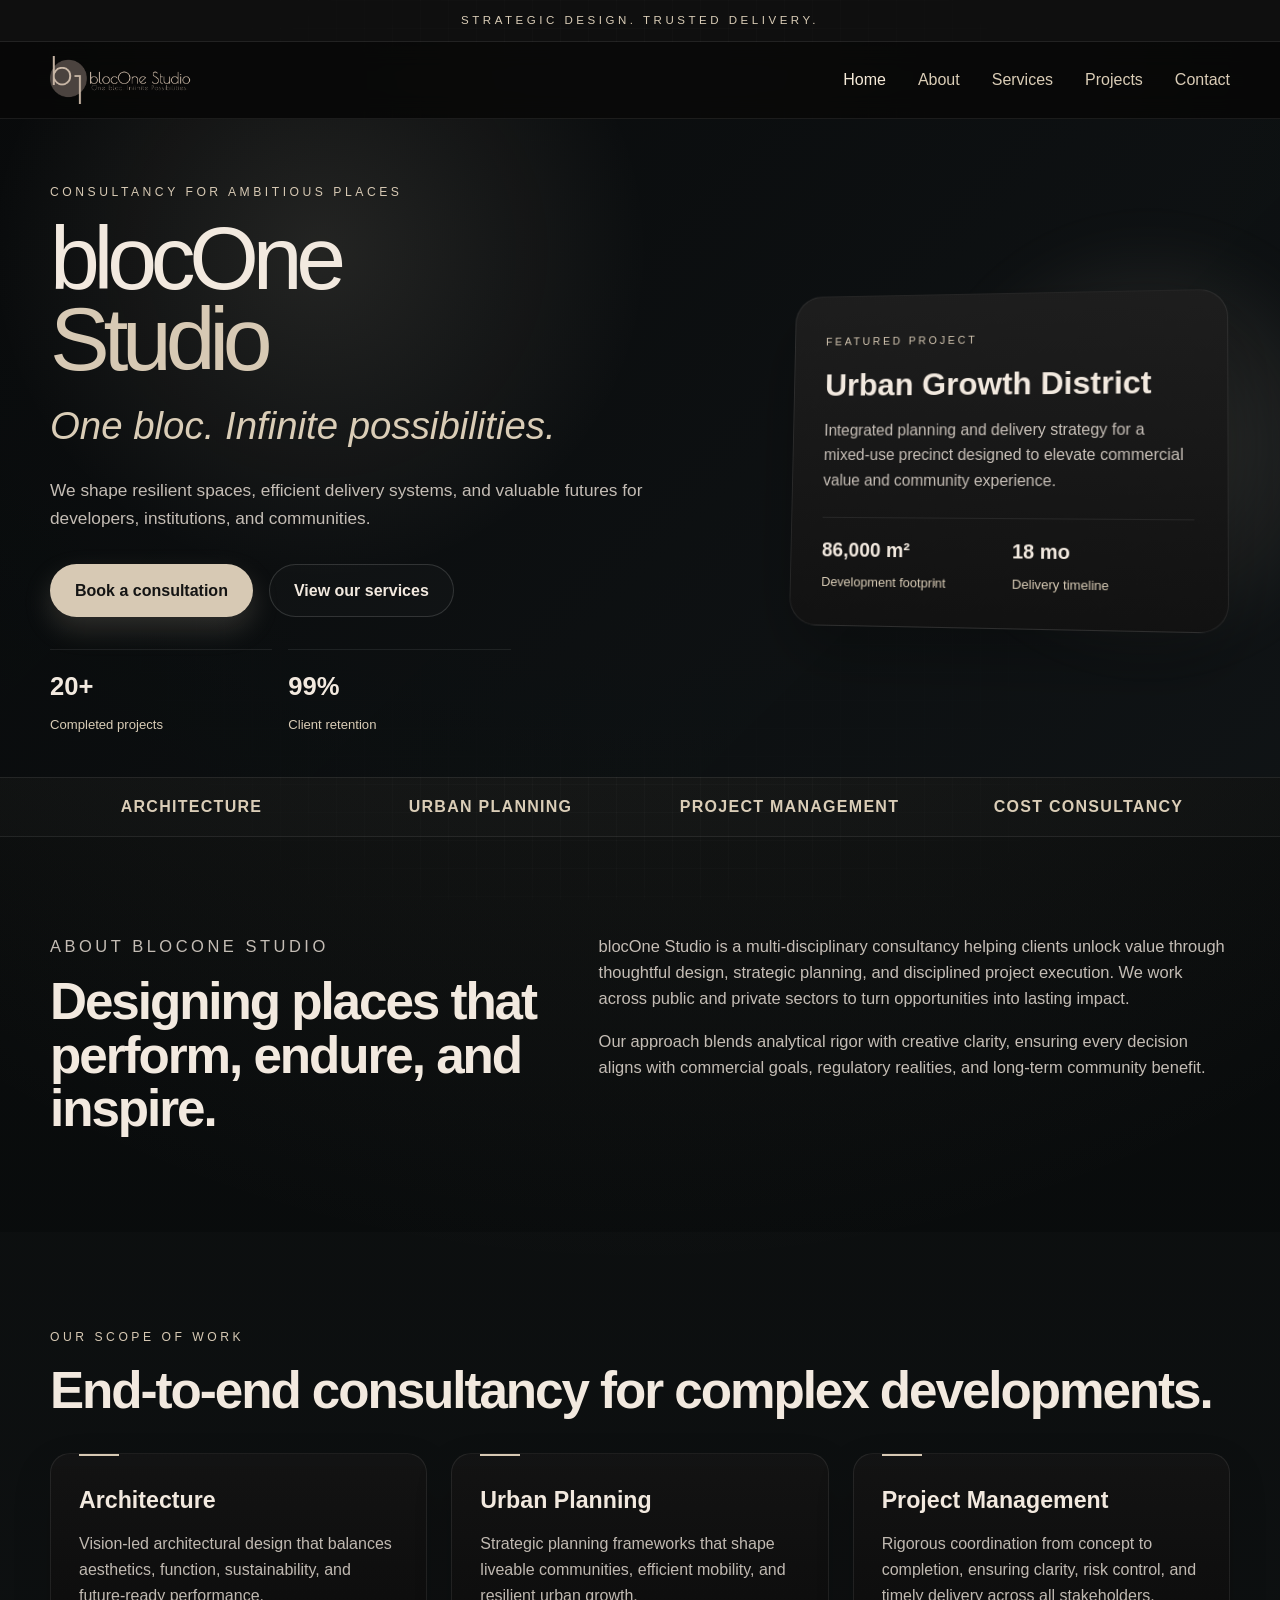
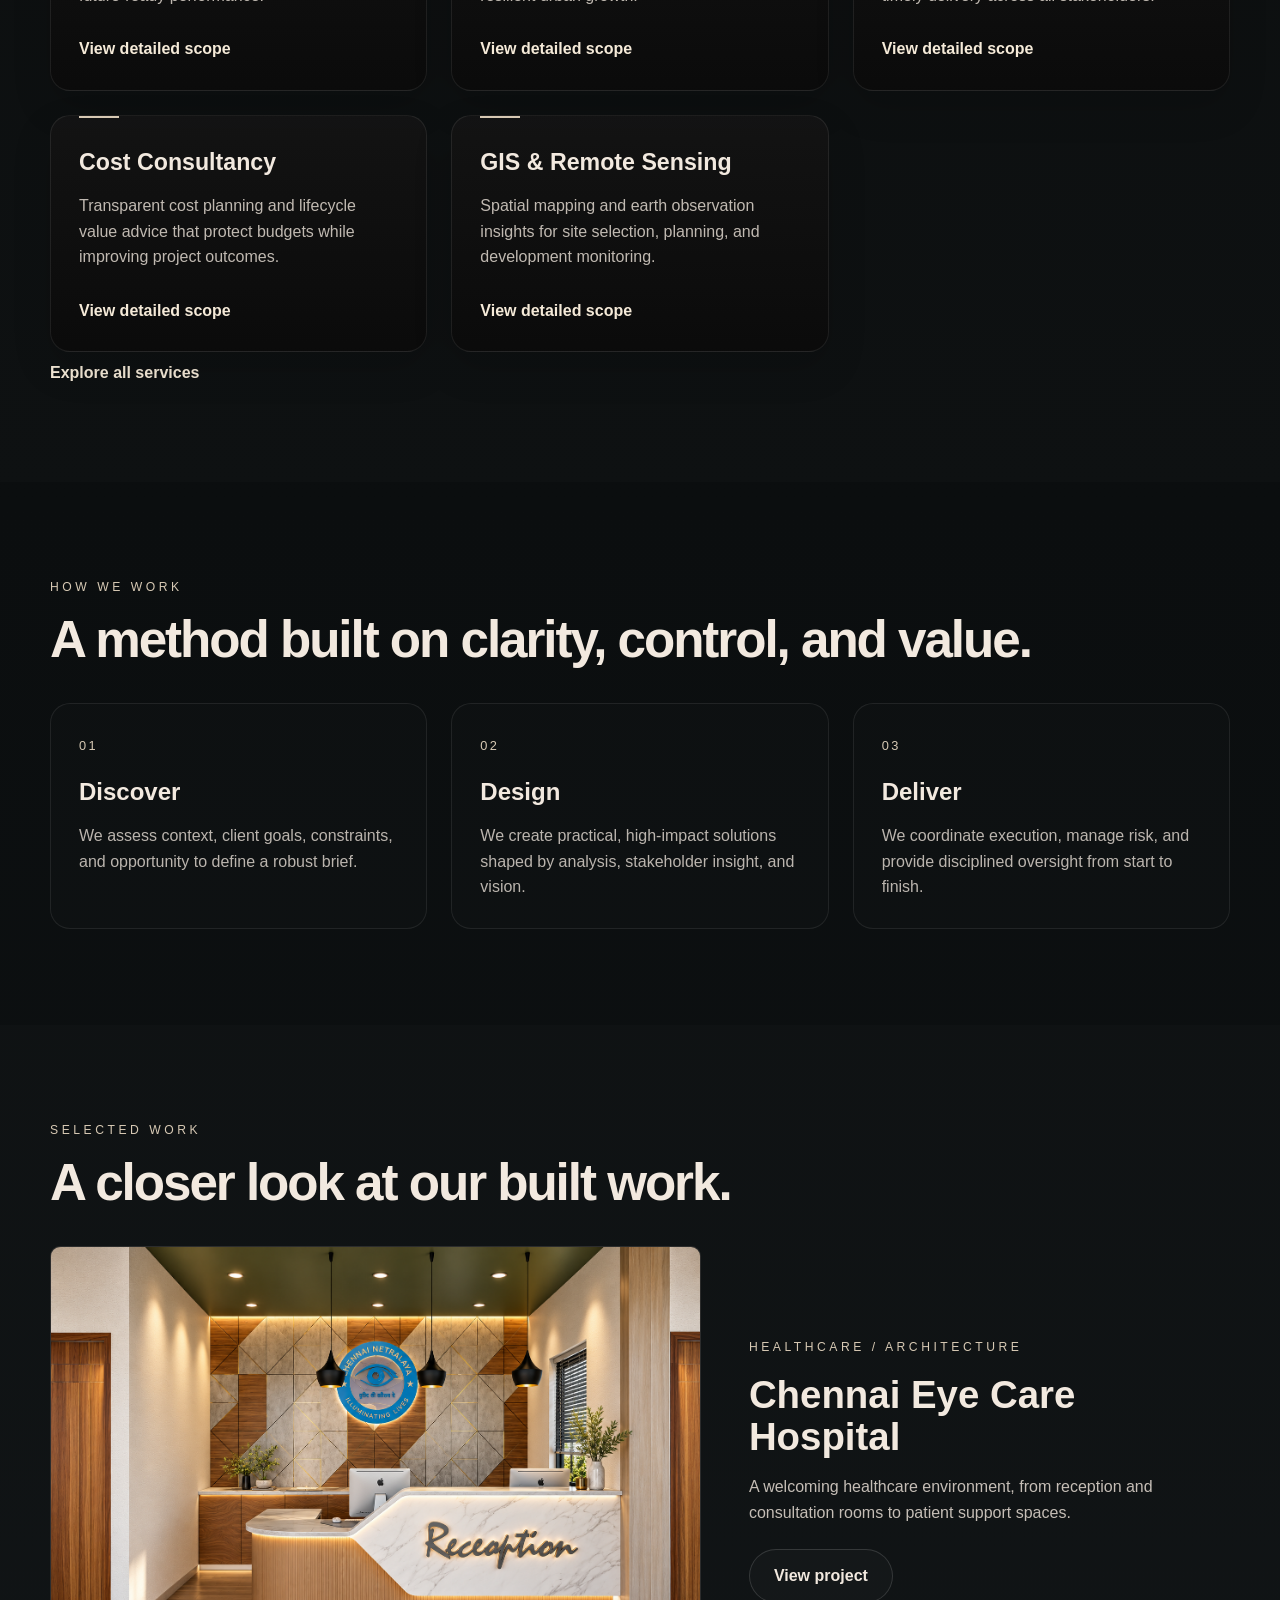
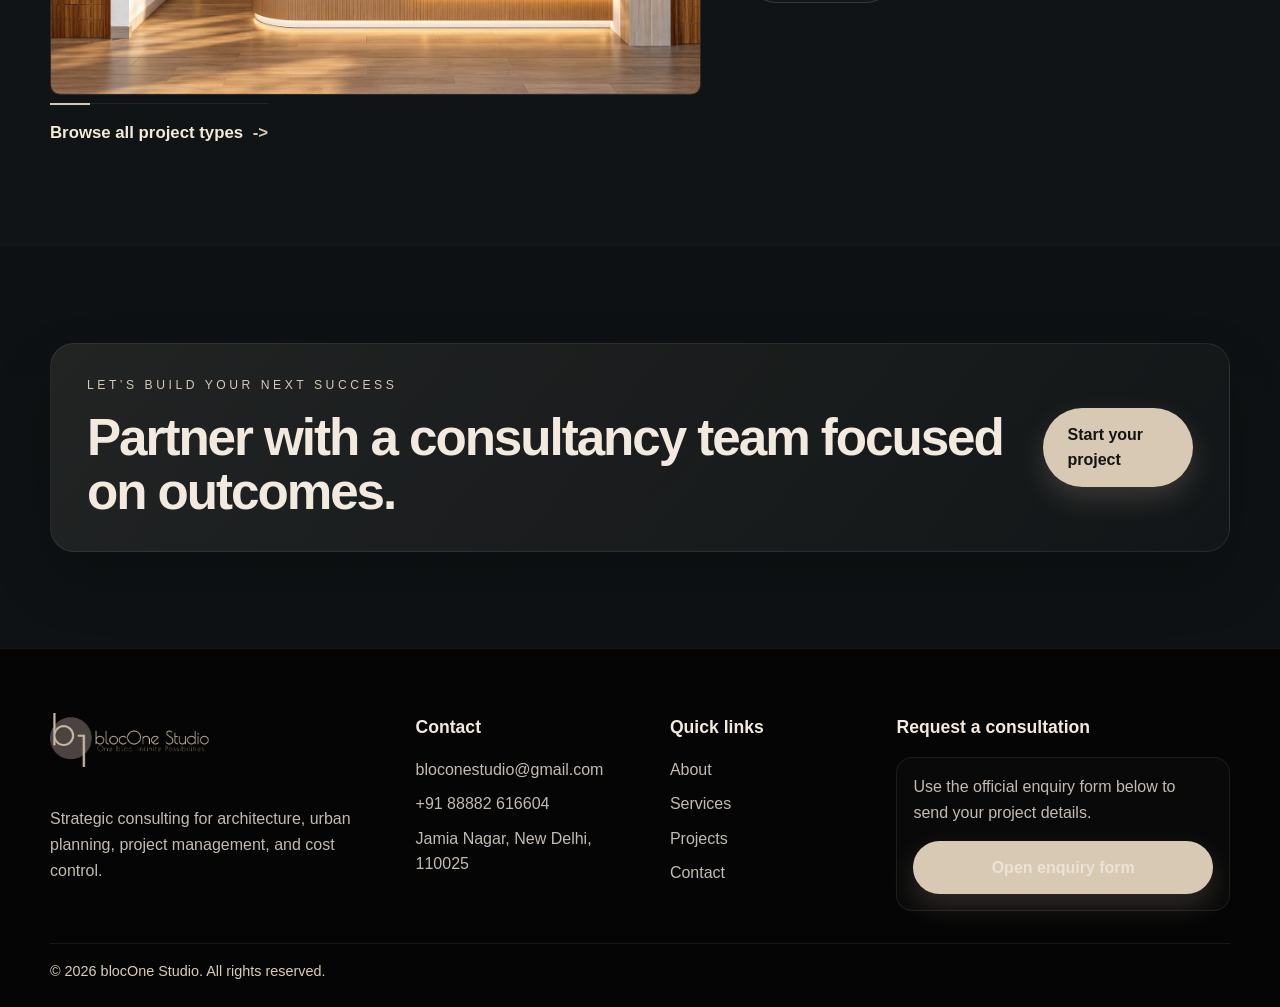
==== commit 82c61d92: "Add files via upload" ====
--- a/index.html
+++ b/index.html
@@ -133,41 +133,50 @@
 
           <div class="services-grid">
             <article class="service-card">
-              <div class="icon">A</div>
               <h3>Architecture</h3>
               <p>
                 Vision-led architectural design that balances aesthetics, function, sustainability, and
                 future-ready performance.
               </p>
-            </article>
-
-            <article class="service-card">
-              <div class="icon">U</div>
+              <a class="text-link scope-link" href="service-scope.html#architecture">View detailed scope</a>
+            </article>
+
+            <article class="service-card">
               <h3>Urban Planning</h3>
               <p>
                 Strategic planning frameworks that shape liveable communities, efficient mobility, and
                 resilient urban growth.
               </p>
-            </article>
-
-            <article class="service-card">
-              <div class="icon">P</div>
+              <a class="text-link scope-link" href="service-scope.html#urban-planning">View detailed scope</a>
+            </article>
+
+            <article class="service-card">
               <h3>Project Management</h3>
               <p>
                 Rigorous coordination from concept to completion, ensuring clarity, risk control, and
                 timely delivery across all stakeholders.
               </p>
-            </article>
-
-            <article class="service-card">
-              <div class="icon">C</div>
+              <a class="text-link scope-link" href="service-scope.html#project-management">View detailed scope</a>
+            </article>
+
+            <article class="service-card">
               <h3>Cost Consultancy</h3>
               <p>
                 Transparent cost planning and lifecycle value advice that protect budgets while improving
                 project outcomes.
               </p>
-            </article>
-          </div>
+              <a class="text-link scope-link" href="service-scope.html#cost-consultancy">View detailed scope</a>
+            </article>
+
+            <article class="service-card">
+              <h3>GIS &amp; Remote Sensing</h3>
+              <p>
+                Spatial mapping and earth observation insights for site selection, planning, and development monitoring.
+              </p>
+              <a class="text-link scope-link" href="service-scope.html#gis-remote-sensing">View detailed scope</a>
+            </article>
+          </div>
+          <a class="text-link" href="services.html">Explore all services</a>
         </div>
       </section>
 
@@ -202,29 +211,21 @@
         <div class="container">
           <div class="section-heading">
             <p class="section-tag">Selected work</p>
-            <h2>Portfolio shaped around measurable impact.</h2>
-          </div>
-
-          <div class="project-grid">
-            <article class="project-card project-one">
-              <div class="project-overlay">
-                <p>Residential Masterplan</p>
-                <h3>Greenfield community</h3>
-              </div>
-            </article>
-            <article class="project-card project-two">
-              <div class="project-overlay">
-                <p>Commercial Development</p>
-                <h3>Mixed-use innovation hub</h3>
-              </div>
-            </article>
-            <article class="project-card project-three">
-              <div class="project-overlay">
-                <p>Public Infrastructure</p>
-                <h3>Mobility and civic precinct</h3>
-              </div>
-            </article>
-          </div>
+            <h2>A closer look at our built work.</h2>
+          </div>
+
+          <article class="home-featured-work reveal">
+            <a class="home-work-image" href="project-detail.html" aria-label="View Chennai Eye Care Hospital project">
+              <img src="EyeHospital_Reception_Architecture.png" alt="Reception at Chennai Eye Care Hospital" loading="lazy" decoding="async" />
+            </a>
+            <div class="home-work-copy">
+              <p class="section-tag">Healthcare / Architecture</p>
+              <h3>Chennai Eye Care Hospital</h3>
+              <p>A welcoming healthcare environment, from reception and consultation rooms to patient support spaces.</p>
+              <a class="btn btn-secondary" href="project-detail.html">View project</a>
+            </div>
+          </article>
+          <a class="text-link home-projects-link" href="projects.html">Browse all project types</a>
         </div>
       </section>
 
--- a/styles.css
+++ b/styles.css
@@ -416,28 +416,45 @@
 
 .services-grid {
   display: grid;
-  grid-template-columns: repeat(4, minmax(0, 1fr));
+  grid-template-columns: repeat(3, minmax(0, 1fr));
   gap: 1.5rem;
 }
 
+.extended-grid {
+  grid-template-columns: repeat(3, minmax(0, 1fr));
+}
+
 .service-card {
+  position: relative;
+  display: flex;
+  flex-direction: column;
+  overflow: hidden;
   background: linear-gradient(180deg, rgba(20,20,20,0.94), rgba(11,11,11,0.98));
   border: 1px solid var(--line);
   border-radius: 20px;
   padding: 1.75rem;
   box-shadow: 0 16px 38px rgba(0,0,0,0.15);
-}
-
-.service-card .icon {
-  width: 54px;
-  height: 54px;
-  border-radius: 14px;
-  display: grid;
-  place-items: center;
-  font-weight: 700;
-  color: #171717;
+  transition: border-color 0.3s ease, box-shadow 0.3s ease;
+}
+
+.service-card::before {
+  content: "";
+  position: absolute;
+  top: 0;
+  left: 1.75rem;
+  width: 2.5rem;
+  height: 2px;
   background: var(--accent);
-  margin-bottom: 1rem;
+  transition: width 0.35s ease;
+}
+
+.service-card:hover {
+  border-color: rgba(215, 201, 180, 0.45);
+  box-shadow: 0 22px 48px rgba(0,0,0,0.24);
+}
+
+.service-card:hover::before {
+  width: calc(100% - 3.5rem);
 }
 
 .service-card h3 {
@@ -448,6 +465,160 @@
 .service-card p {
   margin: 0;
   color: rgba(242, 233, 223, 0.78);
+}
+
+.scope-link {
+  margin-top: auto;
+  padding-top: 1.25rem;
+}
+
+.scope-nav-band {
+  padding: 1.5rem 0 2rem;
+  border-bottom: 1px solid var(--line);
+  background: linear-gradient(180deg, rgba(255,255,255,0.025), rgba(255,255,255,0));
+}
+
+.scope-index-heading {
+  display: flex;
+  align-items: center;
+  justify-content: flex-start;
+  gap: 1rem;
+  margin-bottom: 1rem;
+}
+
+.scope-index-heading .section-tag {
+  margin: 0;
+}
+
+.scope-index {
+  display: grid;
+  grid-template-columns: repeat(5, minmax(0, 1fr));
+  gap: 0.75rem;
+}
+
+.scope-index a {
+  position: relative;
+  display: flex;
+  align-items: center;
+  min-height: 100px;
+  padding: 1rem;
+  padding-right: 2.5rem;
+  overflow: hidden;
+  border: 1px solid var(--line);
+  border-radius: 10px;
+  background: linear-gradient(145deg, rgba(255,255,255,0.055), rgba(255,255,255,0.012));
+  color: var(--text);
+  font-weight: 600;
+  font-size: 1.1rem;
+  line-height: 1.3;
+  transition: transform 0.25s ease, border-color 0.25s ease, background-color 0.25s ease;
+  animation: scopeTileIn 0.65s cubic-bezier(0.2, 0.7, 0.2, 1) both;
+}
+
+.scope-index a:nth-child(2) { animation-delay: 80ms; }
+.scope-index a:nth-child(3) { animation-delay: 160ms; }
+.scope-index a:nth-child(4) { animation-delay: 240ms; }
+.scope-index a:nth-child(5) { animation-delay: 320ms; }
+
+.scope-page .page-hero .container {
+  animation: scopeHeroIn 0.85s cubic-bezier(0.2, 0.7, 0.2, 1) both;
+}
+
+.scope-index a::after {
+  content: "";
+  position: absolute;
+  right: 1rem;
+  top: 50%;
+  width: 7px;
+  height: 7px;
+  border-top: 1px solid var(--accent);
+  border-right: 1px solid var(--accent);
+  transform: translateY(-50%) rotate(45deg);
+  transition: transform 0.25s ease;
+}
+
+.scope-index a:hover {
+  transform: translateY(-3px);
+  border-color: rgba(215, 201, 180, 0.55);
+  background: linear-gradient(145deg, rgba(215,201,180,0.12), rgba(255,255,255,0.02));
+}
+
+.scope-index a:hover::after {
+  transform: translate(3px, -50%) rotate(45deg);
+}
+
+.scope-index a:focus-visible {
+  outline: 2px solid var(--accent);
+  outline-offset: 3px;
+}
+
+.scope-section {
+  padding: 5rem 0;
+  border-top: 1px solid var(--line);
+  scroll-margin-top: 100px;
+}
+
+.scope-layout {
+  display: grid;
+  grid-template-columns: minmax(0, 0.8fr) minmax(0, 1.2fr);
+  gap: 3rem;
+  align-items: start;
+}
+
+.scope-intro h2 {
+  margin: 0 0 1rem;
+  font-size: clamp(2.2rem, 4vw, 3.5rem);
+  line-height: 1.05;
+}
+
+.scope-intro p:last-child,
+.scope-content li {
+  color: rgba(242, 233, 223, 0.8);
+}
+
+.scope-content h3 {
+  margin: 0 0 1rem;
+  font-size: 1.25rem;
+}
+
+.scope-content ul {
+  display: grid;
+  gap: 0.8rem;
+  margin: 0;
+  padding-left: 1.25rem;
+}
+
+.scope-content li::marker {
+  color: var(--accent);
+}
+
+.scope-section.reveal {
+  transition: opacity 0.75s ease, transform 0.75s cubic-bezier(0.2, 0.7, 0.2, 1);
+}
+
+.scope-section.reveal.visible .scope-content li {
+  animation: scopeListIn 0.45s ease both;
+}
+
+.scope-section.reveal.visible .scope-content li:nth-child(2) { animation-delay: 50ms; }
+.scope-section.reveal.visible .scope-content li:nth-child(3) { animation-delay: 100ms; }
+.scope-section.reveal.visible .scope-content li:nth-child(4) { animation-delay: 150ms; }
+.scope-section.reveal.visible .scope-content li:nth-child(5) { animation-delay: 200ms; }
+.scope-section.reveal.visible .scope-content li:nth-child(6) { animation-delay: 250ms; }
+
+@keyframes scopeHeroIn {
+  from { opacity: 0; transform: translateY(20px); }
+  to { opacity: 1; transform: translateY(0); }
+}
+
+@keyframes scopeTileIn {
+  from { opacity: 0; transform: translateY(16px); }
+  to { opacity: 1; transform: translateY(0); }
+}
+
+@keyframes scopeListIn {
+  from { opacity: 0; transform: translateX(10px); }
+  to { opacity: 1; transform: translateX(0); }
 }
 
 .process-grid {
@@ -483,6 +654,345 @@
 
 .projects-section {
   background: rgba(255, 255, 255, 0.01);
+}
+
+.home-featured-work {
+  display: grid;
+  grid-template-columns: minmax(0, 1.15fr) minmax(280px, 0.85fr);
+  align-items: center;
+  gap: 3rem;
+}
+
+.home-work-image {
+  display: block;
+  overflow: hidden;
+  border: 1px solid var(--line);
+  border-radius: 10px;
+  background: var(--panel);
+}
+
+.home-work-image img {
+  display: block;
+  width: 100%;
+  height: auto;
+  transition: transform 0.5s ease;
+}
+
+.home-work-image:hover img {
+  transform: scale(1.025);
+}
+
+.home-work-copy h3 {
+  margin: 0 0 1rem;
+  font-size: clamp(1.8rem, 3vw, 2.8rem);
+  line-height: 1.1;
+}
+
+.home-work-copy > p:not(.section-tag) {
+  margin: 0 0 1.5rem;
+  color: rgba(242, 233, 223, 0.8);
+}
+
+.home-projects-link {
+  position: relative;
+  display: inline-flex;
+  align-items: center;
+  min-height: 48px;
+  margin-top: 1.75rem;
+  padding: 1rem 0 0;
+  border-top: 1px solid var(--line);
+  color: var(--accent-strong);
+  font-size: 1.05rem;
+  font-weight: 600;
+}
+
+.home-projects-link::before {
+  content: "";
+  position: absolute;
+  top: -1px;
+  left: 0;
+  width: 2.5rem;
+  height: 2px;
+  background: var(--accent);
+  transition: width 0.35s ease;
+}
+
+.home-projects-link::after {
+  content: "->";
+  margin-left: 0.6rem;
+  color: var(--accent);
+  transition: transform 0.25s ease;
+}
+
+.home-projects-link:hover::before {
+  width: 100%;
+}
+
+.home-projects-link:hover::after {
+  transform: translateX(4px);
+}
+
+.home-projects-link:focus-visible {
+  outline: 2px solid var(--accent);
+  outline-offset: 4px;
+}
+
+.project-feature-section {
+  padding: 3rem 0 0;
+}
+
+.project-feature {
+  margin: 0;
+  overflow: hidden;
+  border: 1px solid var(--line);
+  border-radius: 12px;
+  background: var(--panel);
+}
+
+.project-feature img {
+  width: 100%;
+  height: auto;
+  display: block;
+}
+
+.project-feature figcaption {
+  display: flex;
+  justify-content: space-between;
+  gap: 1rem;
+  padding: 0.85rem 1rem;
+  color: var(--muted);
+  font-size: 0.78rem;
+  letter-spacing: 0.08rem;
+  text-transform: uppercase;
+}
+
+.project-intro {
+  display: grid;
+  grid-template-columns: 1fr 0.8fr;
+  align-items: end;
+  gap: 2rem;
+  padding: 4rem 0;
+}
+
+.project-intro h2 {
+  max-width: 660px;
+  margin: 0;
+  font-size: clamp(2rem, 4vw, 3.5rem);
+  line-height: 1.05;
+}
+
+.project-intro > p {
+  max-width: 520px;
+  margin: 0;
+  color: rgba(242, 233, 223, 0.8);
+}
+
+.project-gallery-section {
+  background: rgba(255, 255, 255, 0.015);
+}
+
+.project-type-grid {
+  display: grid;
+  grid-template-columns: repeat(2, minmax(0, 1fr));
+  gap: 1rem;
+}
+
+.project-type-card {
+  position: relative;
+  display: flex;
+  min-height: 230px;
+  flex-direction: column;
+  align-items: flex-start;
+  padding: 1.75rem;
+  overflow: hidden;
+  border: 1px solid var(--line);
+  border-radius: 10px;
+  background: linear-gradient(145deg, rgba(255,255,255,0.055), rgba(255,255,255,0.012));
+  transition: transform 0.3s ease, border-color 0.3s ease, background 0.3s ease;
+}
+
+.project-type-card::before {
+  content: "";
+  width: 2.5rem;
+  height: 2px;
+  margin-bottom: 1.5rem;
+  background: var(--accent);
+  transition: width 0.3s ease;
+}
+
+.project-type-card:hover {
+  transform: translateY(-4px);
+  border-color: rgba(215, 201, 180, 0.5);
+  background: linear-gradient(145deg, rgba(215,201,180,0.1), rgba(255,255,255,0.02));
+}
+
+.project-type-card:hover::before {
+  width: 4rem;
+}
+
+.project-type-card:focus-visible,
+.category-project-card:focus-visible {
+  outline: 2px solid var(--accent);
+  outline-offset: 3px;
+}
+
+.project-type-label {
+  color: var(--accent);
+  font-size: 0.72rem;
+  letter-spacing: 0.12rem;
+  text-transform: uppercase;
+}
+
+.project-type-card h3,
+.category-project-card h3 {
+  margin: 0.6rem 0;
+  font-size: 1.6rem;
+  line-height: 1.2;
+}
+
+.project-type-card p,
+.category-project-card p {
+  margin: 0;
+  color: rgba(242, 233, 223, 0.78);
+}
+
+.project-type-action {
+  margin-top: auto;
+  padding-top: 1.25rem;
+  color: var(--accent-strong);
+  font-weight: 600;
+}
+
+.project-type-action::after {
+  content: "  ->";
+  color: var(--accent);
+  transition: padding-left 0.2s ease;
+}
+
+.project-type-card:hover .project-type-action::after,
+.category-project-card:hover .project-type-action::after {
+  padding-left: 0.35rem;
+}
+
+.project-back-link {
+  display: inline-block;
+  margin-bottom: 1.75rem;
+  color: var(--accent-strong);
+  font-weight: 600;
+}
+
+.project-back-link:hover {
+  color: var(--accent);
+}
+
+.category-heading {
+  margin-bottom: 1.75rem;
+}
+
+.category-project-grid {
+  display: grid;
+  grid-template-columns: repeat(auto-fit, minmax(280px, 460px));
+  gap: 1.25rem;
+}
+
+.category-project-card {
+  display: flex;
+  flex-direction: column;
+  overflow: hidden;
+  border: 1px solid var(--line);
+  border-radius: 10px;
+  background: var(--panel);
+  transition: transform 0.3s ease, border-color 0.3s ease;
+}
+
+.category-project-card:hover {
+  transform: translateY(-4px);
+  border-color: rgba(215, 201, 180, 0.5);
+}
+
+.category-project-card > img {
+  display: block;
+  width: 100%;
+  aspect-ratio: 16 / 10;
+  object-fit: cover;
+}
+
+.category-project-copy {
+  display: flex;
+  flex: 1;
+  flex-direction: column;
+  align-items: flex-start;
+  padding: 1.4rem;
+}
+
+.category-empty {
+  max-width: 720px;
+  padding: 2rem;
+  border: 1px solid var(--line);
+  border-radius: 10px;
+  background: rgba(255,255,255,0.025);
+}
+
+.category-empty p {
+  margin: 0;
+  color: var(--muted);
+}
+
+.project-area + .project-area {
+  margin-top: 4rem;
+}
+
+.project-area-heading {
+  display: flex;
+  align-items: baseline;
+  gap: 1.25rem;
+  margin-bottom: 1.25rem;
+  padding-bottom: 0.9rem;
+  border-bottom: 1px solid var(--line);
+}
+
+.project-area-heading .section-tag {
+  margin: 0;
+  white-space: nowrap;
+}
+
+.project-area-heading h3 {
+  margin: 0;
+  font-size: 1.5rem;
+}
+
+.project-image-grid {
+  display: grid;
+  grid-template-columns: repeat(2, minmax(0, 1fr));
+  align-items: start;
+  gap: 1.25rem;
+}
+
+.project-image {
+  min-width: 0;
+  margin: 0;
+  overflow: hidden;
+  border: 1px solid var(--line);
+  border-radius: 10px;
+  background: #101314;
+}
+
+.project-image img {
+  display: block;
+  width: 100%;
+  height: auto;
+  transition: filter 0.3s ease;
+}
+
+.project-image:hover img {
+  filter: brightness(1.05);
+}
+
+.project-image figcaption {
+  padding: 0.8rem 1rem;
+  border-top: 1px solid var(--line);
+  color: var(--muted);
+  font-size: 0.85rem;
 }
 
 .project-grid {
@@ -695,6 +1205,8 @@
 @media (max-width: 960px) {
   .hero-grid,
   .two-column,
+  .home-featured-work,
+  .project-intro,
   .services-grid,
   .process-grid,
   .project-grid,
@@ -712,6 +1224,19 @@
 
   .services-grid {
     grid-template-columns: repeat(2, minmax(0, 1fr));
+  }
+
+  .project-type-grid {
+    grid-template-columns: repeat(2, minmax(0, 1fr));
+  }
+
+  .scope-index {
+    grid-template-columns: repeat(3, minmax(0, 1fr));
+  }
+
+  .scope-layout {
+    grid-template-columns: minmax(0, 1fr) minmax(0, 1fr);
+    gap: 2rem;
   }
 }
 
@@ -812,7 +1337,10 @@
   }
 
   .two-column,
-  .contact-layout {
+  .contact-layout,
+  .home-featured-work,
+  .project-intro,
+  .scope-layout {
     grid-template-columns: minmax(0, 1fr);
   }
 
@@ -825,14 +1353,25 @@
   .services-grid,
   .process-grid,
   .project-grid,
+  .project-image-grid,
+  .project-type-grid,
   .values-grid,
   .footer-grid,
+  .scope-index,
   .services-grid.extended-grid {
     grid-template-columns: minmax(0, 1fr);
   }
 
+  .scope-index {
+    grid-template-columns: repeat(2, minmax(0, 1fr));
+  }
+
   .section {
     padding: 4rem 0;
+  }
+
+  .scope-section {
+    padding: 3.5rem 0;
   }
 
   .page-hero {
@@ -842,6 +1381,38 @@
 
   .project-card {
     min-height: 280px;
+  }
+
+  .project-area + .project-area {
+    margin-top: 3rem;
+  }
+
+  .project-type-card {
+    min-height: 210px;
+    padding: 1.4rem;
+  }
+
+  .project-type-card h3,
+  .category-project-card h3 {
+    font-size: 1.4rem;
+  }
+
+  .project-area-heading {
+    align-items: flex-start;
+    flex-direction: column;
+    gap: 0.35rem;
+  }
+
+  .project-feature-section {
+    padding-top: 1.5rem;
+  }
+
+  .project-intro {
+    padding: 2.75rem 0;
+  }
+
+  .home-featured-work {
+    gap: 1.75rem;
   }
 
   .cta-box {
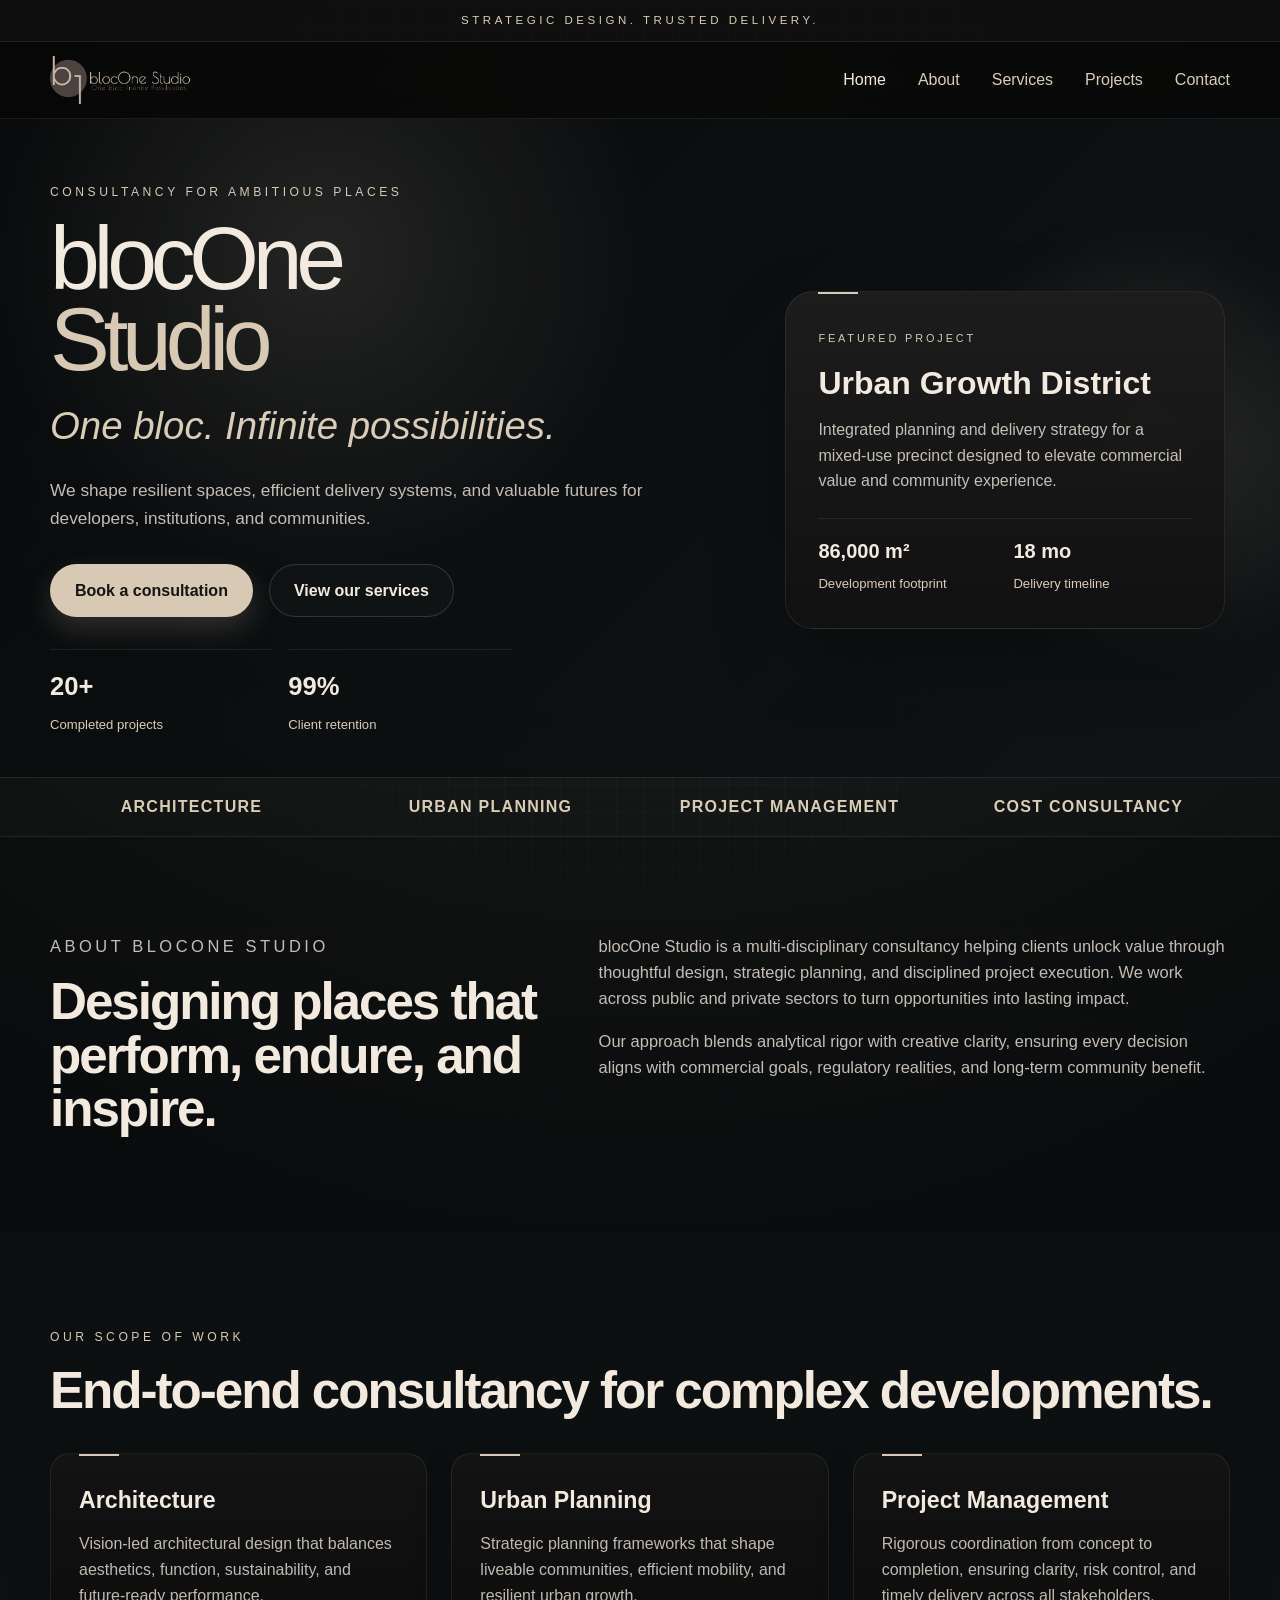
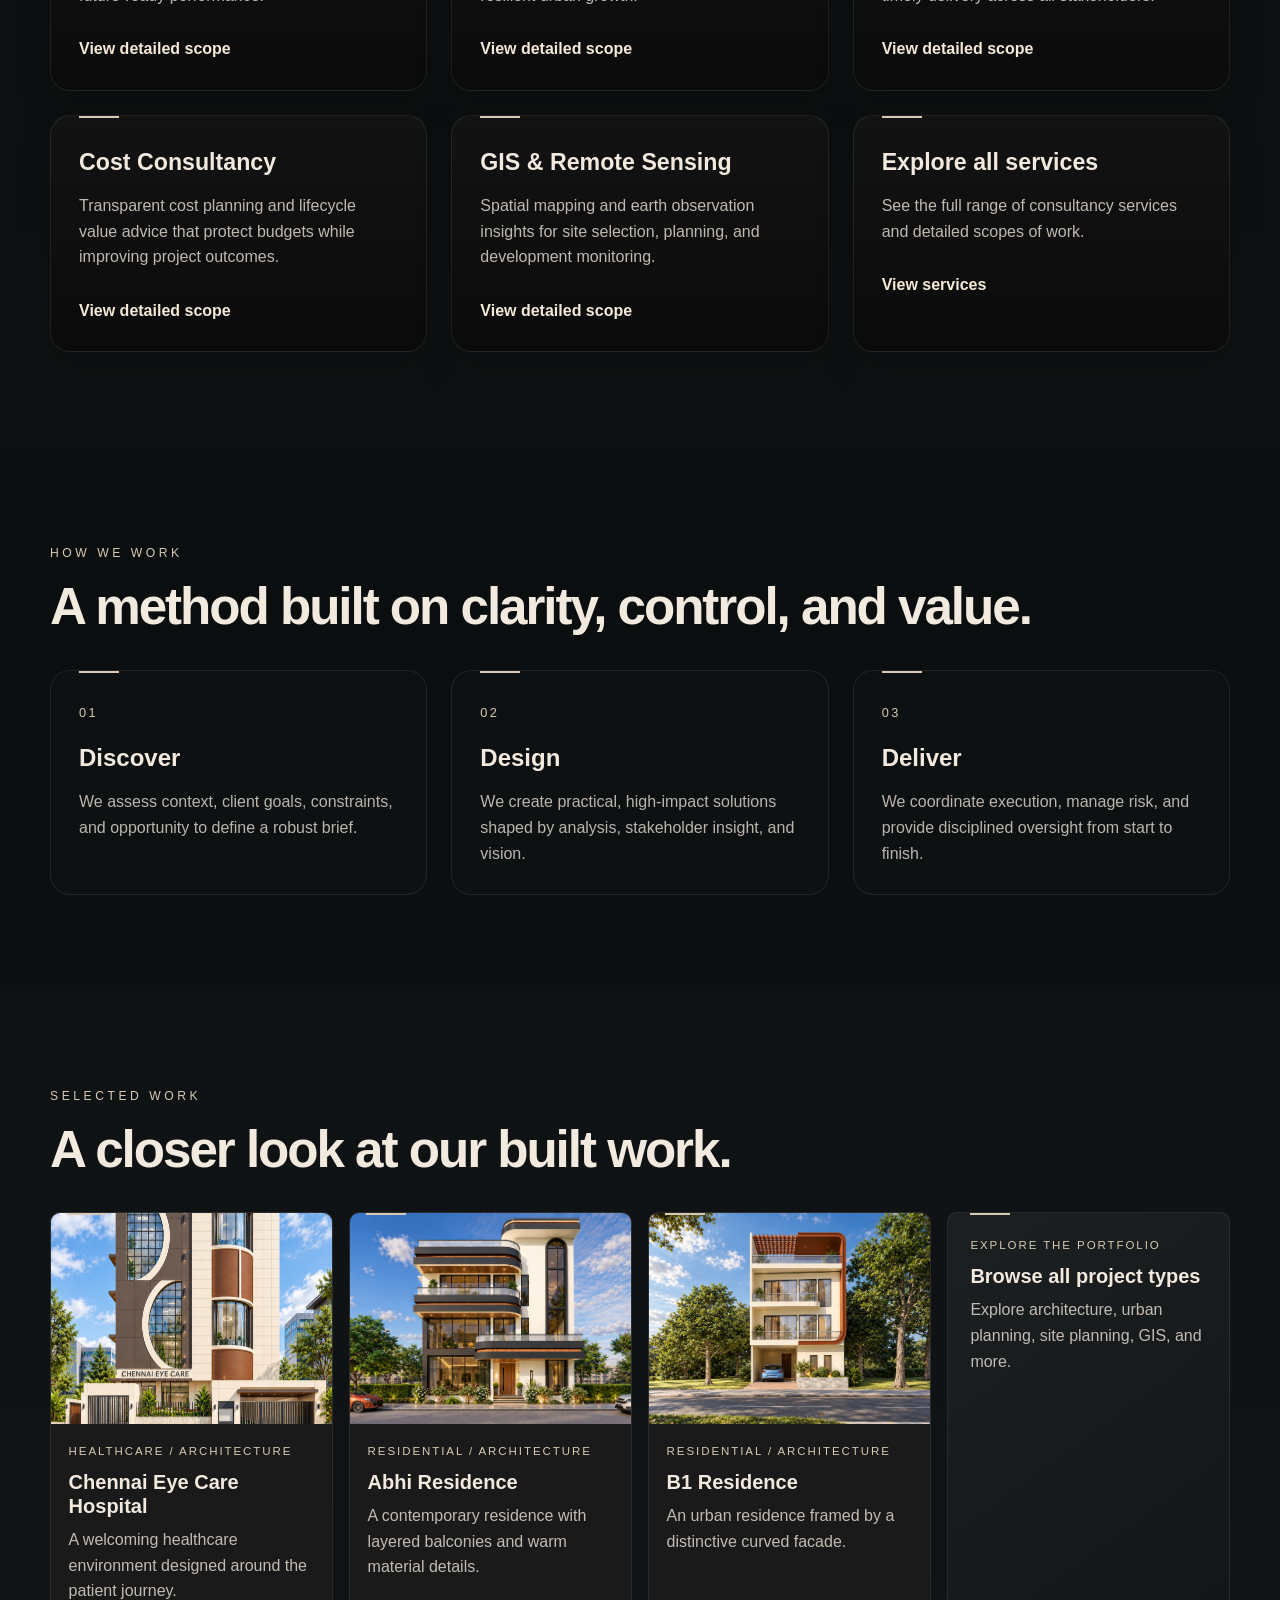
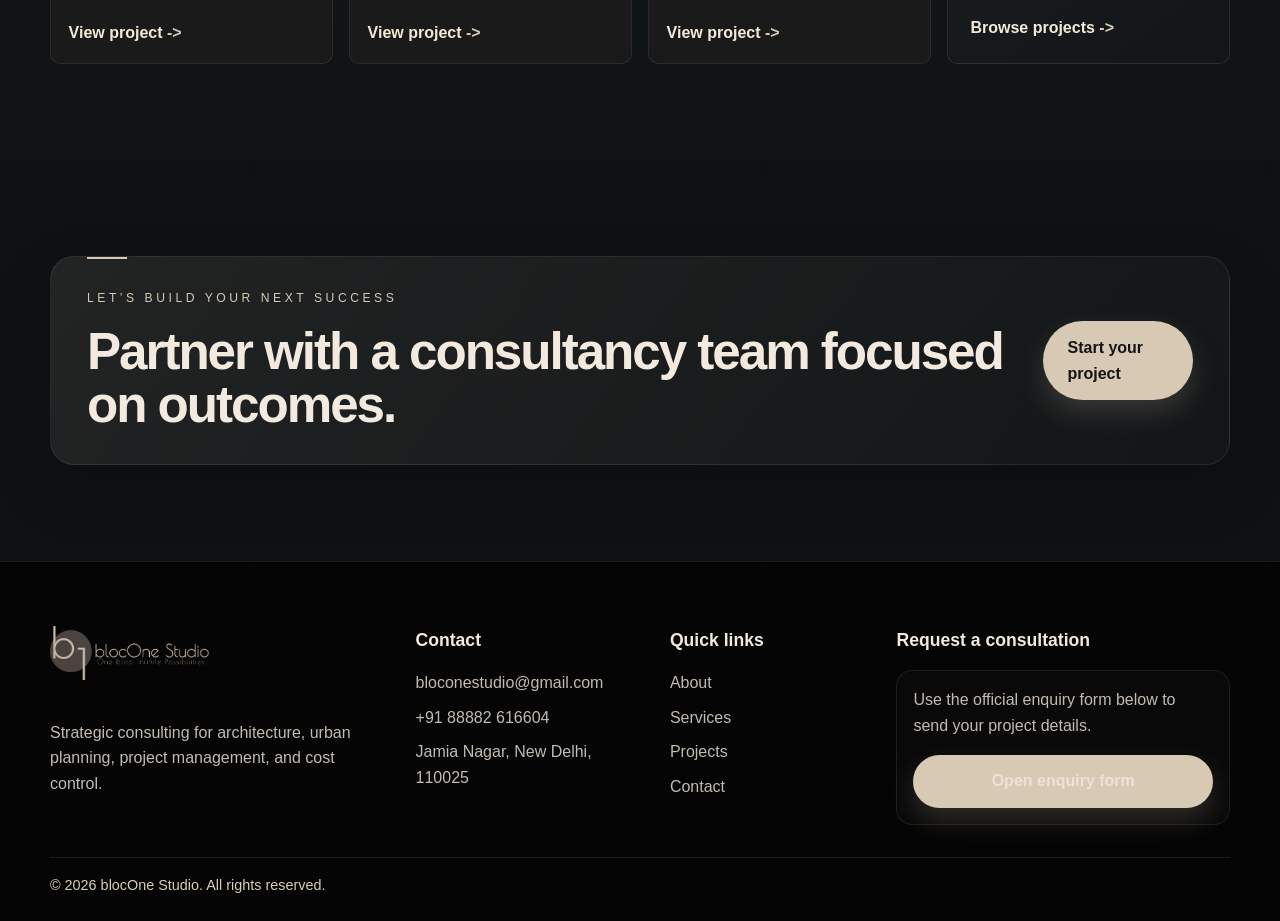
==== commit 6b84989c: "Add files via upload" ====
--- a/index.html
+++ b/index.html
@@ -175,8 +175,13 @@
               </p>
               <a class="text-link scope-link" href="service-scope.html#gis-remote-sensing">View detailed scope</a>
             </article>
-          </div>
-          <a class="text-link" href="services.html">Explore all services</a>
+
+            <article class="service-card">
+              <h3>Explore all services</h3>
+              <p>See the full range of consultancy services and detailed scopes of work.</p>
+              <a class="text-link scope-link" href="services.html">View services</a>
+            </article>
+          </div>
         </div>
       </section>
 
@@ -214,18 +219,41 @@
             <h2>A closer look at our built work.</h2>
           </div>
 
-          <article class="home-featured-work reveal">
-            <a class="home-work-image" href="project-detail.html" aria-label="View Chennai Eye Care Hospital project">
-              <img src="EyeHospital_Reception_Architecture.png" alt="Reception at Chennai Eye Care Hospital" loading="lazy" decoding="async" />
-            </a>
-            <div class="home-work-copy">
-              <p class="section-tag">Healthcare / Architecture</p>
-              <h3>Chennai Eye Care Hospital</h3>
-              <p>A welcoming healthcare environment, from reception and consultation rooms to patient support spaces.</p>
-              <a class="btn btn-secondary" href="project-detail.html">View project</a>
-            </div>
-          </article>
-          <a class="text-link home-projects-link" href="projects.html">Browse all project types</a>
+          <div class="home-project-grid">
+            <a class="home-project-card reveal" href="project-detail.html?project=eye-hospital">
+              <img src="EyeHospital_Exterior1_Architecture.png" alt="Exterior of Chennai Eye Care Hospital" loading="lazy" decoding="async" />
+              <div class="home-project-copy">
+                <span class="project-type-label">Healthcare / Architecture</span>
+                <h3>Chennai Eye Care Hospital</h3>
+                <p>A welcoming healthcare environment designed around the patient journey.</p>
+                <span class="project-type-action">View project</span>
+              </div>
+            </a>
+            <a class="home-project-card reveal" href="project-detail.html?project=abhi-residence">
+              <img src="AbhiResidence_Exterior1_Architecture.png" alt="Exterior of Abhi Residence" loading="lazy" decoding="async" />
+              <div class="home-project-copy">
+                <span class="project-type-label">Residential / Architecture</span>
+                <h3>Abhi Residence</h3>
+                <p>A contemporary residence with layered balconies and warm material details.</p>
+                <span class="project-type-action">View project</span>
+              </div>
+            </a>
+            <a class="home-project-card reveal" href="project-detail.html?project=b1-residence">
+              <img src="B1Residence_Exterior1_Architecture.png" alt="Exterior of B1 Residence" loading="lazy" decoding="async" />
+              <div class="home-project-copy">
+                <span class="project-type-label">Residential / Architecture</span>
+                <h3>B1 Residence</h3>
+                <p>An urban residence framed by a distinctive curved facade.</p>
+                <span class="project-type-action">View project</span>
+              </div>
+            </a>
+            <a class="home-project-card home-project-more reveal" href="projects.html">
+              <span class="project-type-label">Explore the portfolio</span>
+              <h3>Browse all project types</h3>
+              <p>Explore architecture, urban planning, site planning, GIS, and more.</p>
+              <span class="project-type-action">Browse projects</span>
+            </a>
+          </div>
         </div>
       </section>
 
--- a/styles.css
+++ b/styles.css
@@ -315,14 +315,29 @@
 }
 
 .panel-card {
+  position: relative;
   width: min(100%, 440px);
   background: linear-gradient(180deg, rgba(29,29,29,0.98), rgba(17,17,17,0.98));
   border: 1px solid var(--line);
   border-radius: 28px;
   padding: 2rem;
   box-shadow: 0 28px 70px var(--shadow);
-  transform: perspective(1200px) rotateY(-8deg) rotateX(4deg);
-  animation: floatCard 7s ease-in-out infinite;
+}
+
+.panel-card::before {
+  content: "";
+  position: absolute;
+  top: 0;
+  left: 2rem;
+  width: 2.5rem;
+  height: 2px;
+  background: var(--accent);
+  transition: width 0.35s ease;
+  pointer-events: none;
+}
+
+.panel-card:hover::before {
+  width: 25%;
 }
 
 .panel-label {
@@ -454,7 +469,11 @@
 }
 
 .service-card:hover::before {
-  width: calc(100% - 3.5rem);
+  width: 25%;
+}
+
+.service-card:focus-within::before {
+  width: 25%;
 }
 
 .service-card h3 {
@@ -628,10 +647,27 @@
 }
 
 .process-item {
+  position: relative;
   background: rgba(255, 255, 255, 0.01);
   border: 1px solid var(--line);
   border-radius: 20px;
   padding: 1.75rem;
+}
+
+.process-item::before {
+  content: "";
+  position: absolute;
+  top: 0;
+  left: 1.75rem;
+  width: 2.5rem;
+  height: 2px;
+  background: var(--accent);
+  transition: width 0.35s ease;
+  pointer-events: none;
+}
+
+.process-item:hover::before {
+  width: 25%;
 }
 
 .process-item span {
@@ -656,85 +692,115 @@
   background: rgba(255, 255, 255, 0.01);
 }
 
-.home-featured-work {
-  display: grid;
-  grid-template-columns: minmax(0, 1.15fr) minmax(280px, 0.85fr);
-  align-items: center;
-  gap: 3rem;
-}
-
-.home-work-image {
-  display: block;
+.home-project-grid {
+  display: grid;
+  grid-template-columns: repeat(4, minmax(0, 1fr));
+  gap: 1rem;
+  align-items: stretch;
+}
+
+.home-project-card {
+  position: relative;
+  display: flex;
+  min-width: 0;
+  flex-direction: column;
   overflow: hidden;
   border: 1px solid var(--line);
   border-radius: 10px;
   background: var(--panel);
-}
-
-.home-work-image img {
-  display: block;
-  width: 100%;
-  height: auto;
-  transition: transform 0.5s ease;
-}
-
-.home-work-image:hover img {
-  transform: scale(1.025);
-}
-
-.home-work-copy h3 {
-  margin: 0 0 1rem;
-  font-size: clamp(1.8rem, 3vw, 2.8rem);
-  line-height: 1.1;
-}
-
-.home-work-copy > p:not(.section-tag) {
-  margin: 0 0 1.5rem;
-  color: rgba(242, 233, 223, 0.8);
-}
-
-.home-projects-link {
-  position: relative;
-  display: inline-flex;
-  align-items: center;
-  min-height: 48px;
-  margin-top: 1.75rem;
-  padding: 1rem 0 0;
-  border-top: 1px solid var(--line);
-  color: var(--accent-strong);
-  font-size: 1.05rem;
-  font-weight: 600;
-}
-
-.home-projects-link::before {
+  transition: transform 0.3s ease, border-color 0.3s ease, box-shadow 0.3s ease;
+}
+
+.home-project-card:not(.home-project-more)::before {
   content: "";
   position: absolute;
-  top: -1px;
-  left: 0;
+  z-index: 1;
+  top: 0;
+  left: 1rem;
   width: 2.5rem;
   height: 2px;
   background: var(--accent);
   transition: width 0.35s ease;
-}
-
-.home-projects-link::after {
-  content: "->";
-  margin-left: 0.6rem;
-  color: var(--accent);
-  transition: transform 0.25s ease;
-}
-
-.home-projects-link:hover::before {
+  pointer-events: none;
+}
+
+.home-project-card:not(.home-project-more):hover::before,
+.home-project-card:not(.home-project-more):focus-visible::before {
+  width: 25%;
+}
+
+.home-project-card:hover {
+  transform: translateY(-4px);
+  border-color: rgba(215, 201, 180, 0.5);
+  box-shadow: 0 18px 36px rgba(0, 0, 0, 0.26);
+}
+
+.home-project-card:focus-visible {
+  outline: 2px solid var(--accent);
+  outline-offset: 3px;
+}
+
+.home-project-card > img {
+  display: block;
   width: 100%;
-}
-
-.home-projects-link:hover::after {
-  transform: translateX(4px);
-}
-
-.home-projects-link:focus-visible {
-  outline: 2px solid var(--accent);
-  outline-offset: 4px;
+  aspect-ratio: 4 / 3;
+  object-fit: cover;
+  transition: transform 0.65s cubic-bezier(0.2, 0.7, 0.2, 1);
+}
+
+.home-project-card:hover > img {
+  transform: scale(1.04);
+}
+
+.home-project-copy {
+  display: flex;
+  flex: 1;
+  flex-direction: column;
+  align-items: flex-start;
+  padding: 1.1rem;
+}
+
+.home-project-copy h3,
+.home-project-more h3 {
+  margin: 0.6rem 0;
+  font-size: 1.25rem;
+  line-height: 1.2;
+}
+
+.home-project-copy p,
+.home-project-more p {
+  margin: 0;
+  color: rgba(242, 233, 223, 0.78);
+}
+
+.home-project-card .project-type-action {
+  padding-top: 1rem;
+}
+
+.home-project-more {
+  position: relative;
+  justify-content: center;
+  padding: 1.4rem;
+  background: linear-gradient(145deg, rgba(255,255,255,0.055), rgba(255,255,255,0.012));
+}
+
+.home-project-more::before {
+  content: "";
+  position: absolute;
+  top: 0;
+  left: 1.4rem;
+  width: 2.5rem;
+  height: 2px;
+  background: var(--accent);
+  transition: width 0.35s ease;
+}
+
+.home-project-more:hover::before {
+  width: 25%;
+}
+
+.home-project-more:focus-visible::before {
+  width: 25%;
 }
 
 .project-feature-section {
@@ -827,7 +893,7 @@
 }
 
 .project-type-card:hover::before {
-  width: 4rem;
+  width: 25%;
 }
 
 .project-type-card:focus-visible,
@@ -891,7 +957,7 @@
 
 .category-project-grid {
   display: grid;
-  grid-template-columns: repeat(auto-fit, minmax(280px, 460px));
+  grid-template-columns: repeat(3, minmax(0, 1fr));
   gap: 1.25rem;
 }
 
@@ -902,12 +968,21 @@
   border: 1px solid var(--line);
   border-radius: 10px;
   background: var(--panel);
-  transition: transform 0.3s ease, border-color 0.3s ease;
+  transition: transform 0.3s ease, border-color 0.3s ease, box-shadow 0.3s ease;
+}
+
+.category-project-card:nth-child(3n + 2) {
+  transition-delay: 80ms;
+}
+
+.category-project-card:nth-child(3n) {
+  transition-delay: 160ms;
 }
 
 .category-project-card:hover {
   transform: translateY(-4px);
   border-color: rgba(215, 201, 180, 0.5);
+  box-shadow: 0 18px 36px rgba(0, 0, 0, 0.26);
 }
 
 .category-project-card > img {
@@ -915,6 +990,15 @@
   width: 100%;
   aspect-ratio: 16 / 10;
   object-fit: cover;
+  transition: transform 0.65s cubic-bezier(0.2, 0.7, 0.2, 1);
+}
+
+.category-project-card:hover > img {
+  transform: scale(1.04);
+}
+
+.project-page .page-hero .container {
+  animation: scopeHeroIn 0.85s cubic-bezier(0.2, 0.7, 0.2, 1) both;
 }
 
 .category-project-copy {
@@ -1050,6 +1134,7 @@
 }
 
 .cta-box {
+  position: relative;
   display: flex;
   align-items: center;
   justify-content: space-between;
@@ -1061,6 +1146,23 @@
   box-shadow: 0 28px 60px rgba(0,0,0,0.18);
 }
 
+.cta-box::before {
+  content: "";
+  position: absolute;
+  top: 0;
+  left: 2.25rem;
+  width: 2.5rem;
+  height: 2px;
+  background: var(--accent);
+  transition: width 0.35s ease;
+  pointer-events: none;
+}
+
+.cta-box:hover::before,
+.cta-box:focus-within::before {
+  width: 25%;
+}
+
 .site-footer {
   border-top: 1px solid var(--line);
   background: rgba(5, 5, 5, 0.95);
@@ -1169,6 +1271,10 @@
 .reveal.visible {
   opacity: 1;
   transform: translateY(0);
+}
+
+.tilt-card {
+  rotate: var(--tilt-axis-x, 0) var(--tilt-axis-y, 1) 0 var(--tilt-angle, 0deg);
 }
 
 .form-status {
@@ -1205,7 +1311,7 @@
 @media (max-width: 960px) {
   .hero-grid,
   .two-column,
-  .home-featured-work,
+  .home-project-grid,
   .project-intro,
   .services-grid,
   .process-grid,
@@ -1230,6 +1336,10 @@
     grid-template-columns: repeat(2, minmax(0, 1fr));
   }
 
+  .category-project-grid {
+    grid-template-columns: repeat(2, minmax(0, 1fr));
+  }
+
   .scope-index {
     grid-template-columns: repeat(3, minmax(0, 1fr));
   }
@@ -1338,7 +1448,7 @@
 
   .two-column,
   .contact-layout,
-  .home-featured-work,
+  .home-project-grid,
   .project-intro,
   .scope-layout {
     grid-template-columns: minmax(0, 1fr);
@@ -1354,6 +1464,7 @@
   .process-grid,
   .project-grid,
   .project-image-grid,
+  .category-project-grid,
   .project-type-grid,
   .values-grid,
   .footer-grid,
@@ -1409,10 +1520,6 @@
 
   .project-intro {
     padding: 2.75rem 0;
-  }
-
-  .home-featured-work {
-    gap: 1.75rem;
   }
 
   .cta-box {
